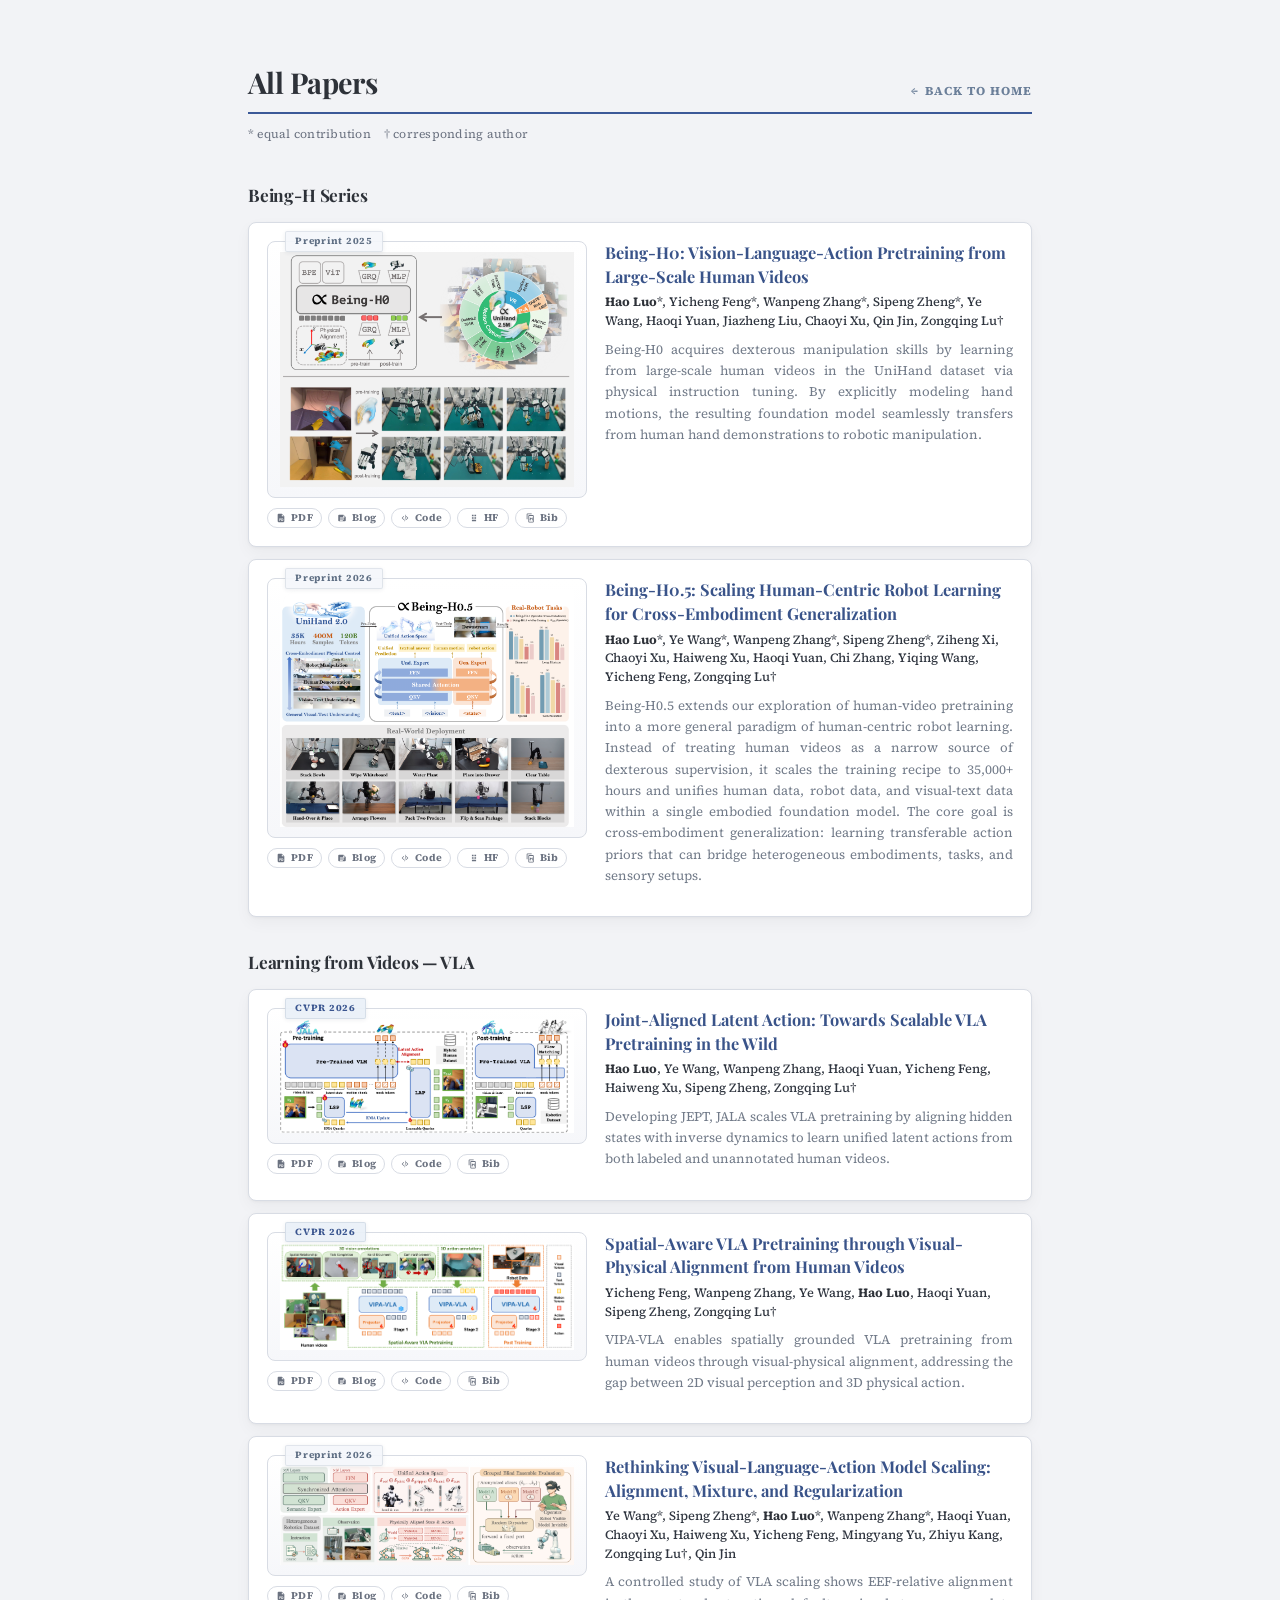
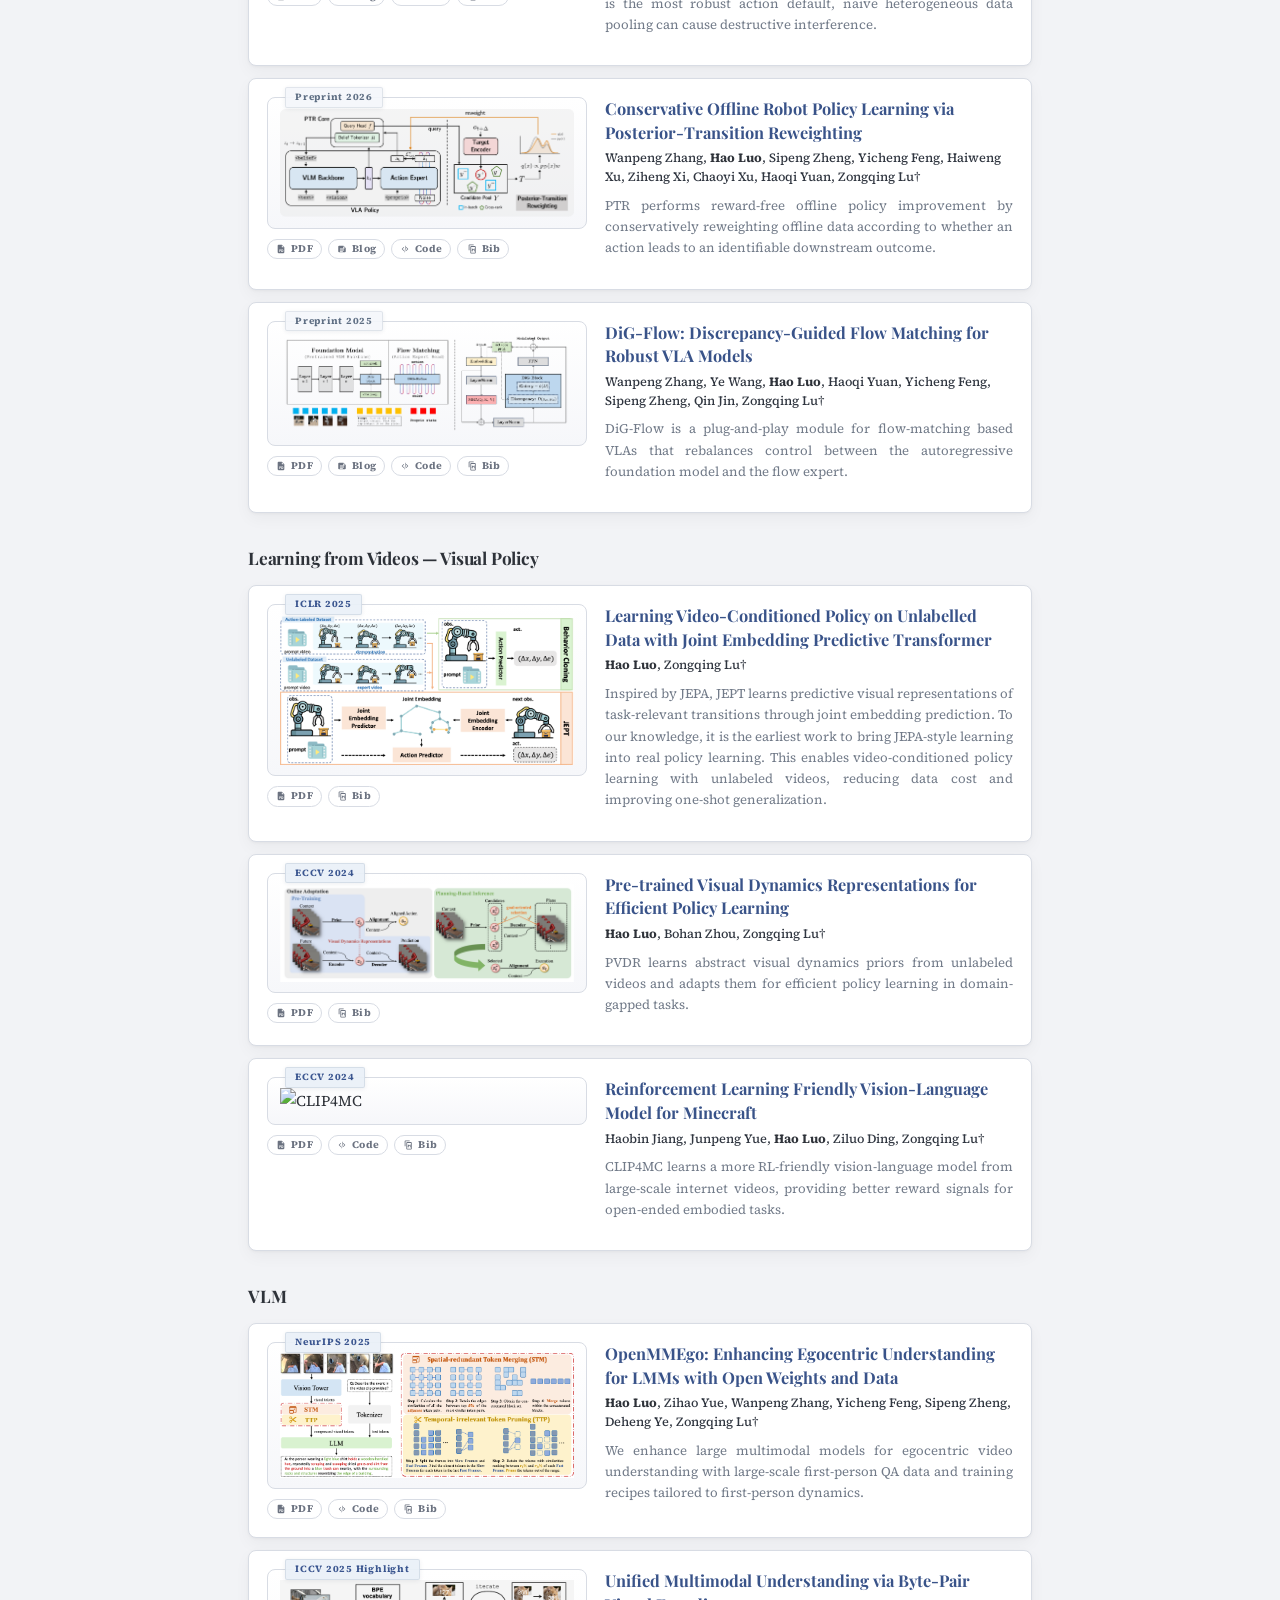
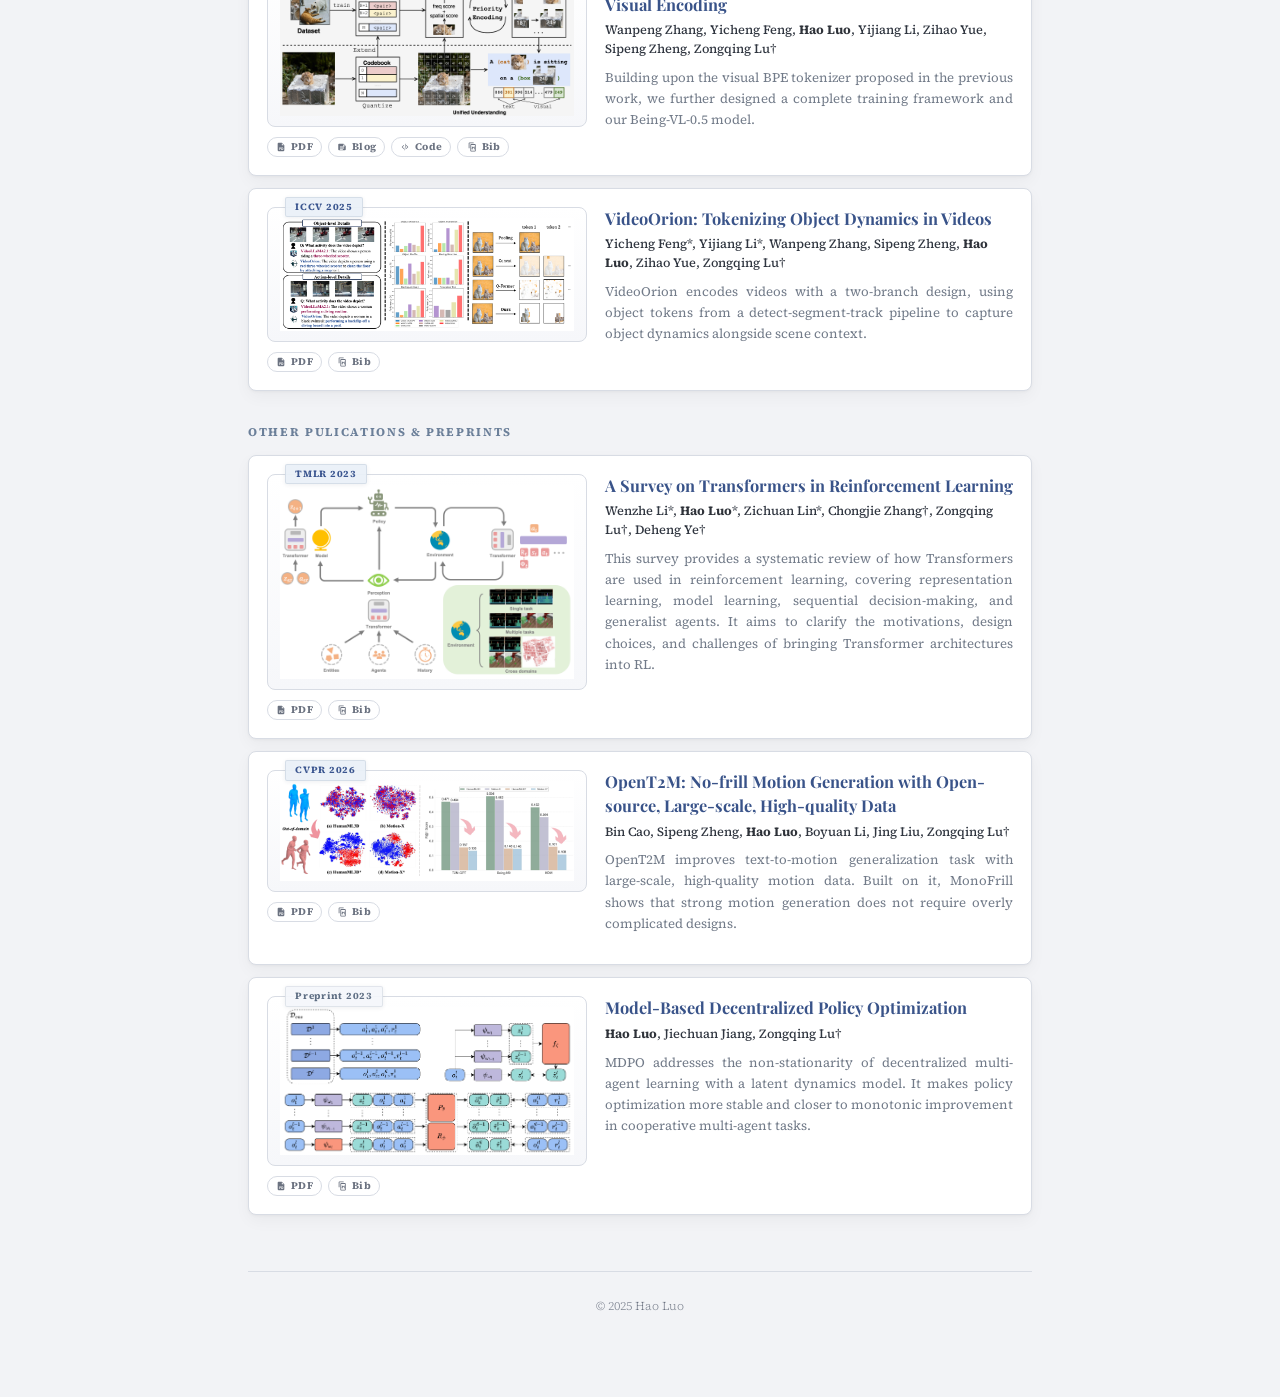
==== all-works.html @ fff03249 "Initial GitHub Pages site" ====
<!DOCTYPE html>
<html lang="en">
<head>
  <meta charset="UTF-8">
  <meta name="viewport" content="width=device-width, initial-scale=1.0">
  <title>All Papers | Hao Luo (罗昊)</title>
  <meta name="description" content="Complete publication list for Hao Luo.">
  <link rel="icon" href="assets/favicon.svg" type="image/svg+xml">
  <link rel="preconnect" href="https://fonts.googleapis.com">
  <link rel="preconnect" href="https://fonts.gstatic.com" crossorigin>
  <link href="https://fonts.googleapis.com/css2?family=IBM+Plex+Sans:wght@500;600;700&family=LXGW+WenKai+TC:wght@400;700&family=Playfair+Display:ital,wght@0,400;0,600;0,700;1,400&family=Source+Serif+4:opsz,wght@8..60,400;8..60,500;8..60,600;8..60,700&display=swap" rel="stylesheet">
  <link rel="stylesheet" href="assets/style.css">
  <script src="assets/bibtex-manifest.js" defer></script>
  <script src="assets/site.js" defer></script>
</head>
<body>
<div class="container">

  <header class="page-head">
    <div class="page-head-top">
      <h1 class="page-title">All Papers</h1>
      <a class="page-back" href="index.html">Back to Home</a>
    </div>
    <p class="page-intro">* equal contribution &nbsp;&nbsp; &dagger; corresponding author</p>
  </header>

  <section id="all-works">
    <div class="works-theme">
      <p class="works-theme-label">Being-H Series</p>
      <div class="paper-stack">
        <article class="paper-card">
          <div class="paper-card-media">
              <span class="pub-venue">Preprint 2025</span>
            <img class="paper-card-thumb" src="assets/figs/Being-H0.png" alt="Being-H0">
            <div class="paper-resource-row">
              <a class="paper-resource" href="https://arxiv.org/pdf/2507.15597" target="_blank" rel="noreferrer">PDF</a>
              <a class="paper-resource" href="https://research.beingbeyond.com/being-h0" target="_blank" rel="noreferrer">Blog</a>
              <a class="paper-resource" href="https://github.com/BeingBeyond/Being-H0" target="_blank" rel="noreferrer">Code</a>
              <a class="paper-resource" href="https://huggingface.co/collections/BeingBeyond/being-h0" target="_blank" rel="noreferrer">HF</a>
              <button class="paper-resource paper-resource--copy" type="button" data-bibtex-file="assets/bibtex/being-h0.bib">Bib</button>
            </div>
          </div>
          <div class="paper-card-body">
            <p class="work-title">Being-H0: Vision-Language-Action Pretraining from Large-Scale Human Videos</p>
            <p class="work-authors"><strong class="me">Hao Luo</strong>*, Yicheng Feng*, Wanpeng Zhang*, Sipeng Zheng*, Ye Wang, Haoqi Yuan, Jiazheng Liu, Chaoyi Xu, Qin Jin, Zongqing Lu&dagger;</p>
            <div class="work-desc">
              Being-H0 acquires dexterous manipulation skills by learning from large-scale human videos in the UniHand dataset via physical instruction tuning. By explicitly modeling hand motions, the resulting foundation model seamlessly transfers from human hand demonstrations to robotic manipulation.
            </div>
          </div>
        </article>
        <article class="paper-card">
          <div class="paper-card-media">
              <span class="pub-venue">Preprint 2026</span>
            <img class="paper-card-thumb" src="assets/figs/Being-H0_5.png" alt="Being-H0.5">
            <div class="paper-resource-row">
              <a class="paper-resource" href="https://arxiv.org/pdf/2601.12993" target="_blank" rel="noreferrer">PDF</a>
              <a class="paper-resource" href="https://research.beingbeyond.com/being-h05" target="_blank" rel="noreferrer">Blog</a>
              <a class="paper-resource" href="https://github.com/BeingBeyond/Being-H" target="_blank" rel="noreferrer">Code</a>
              <a class="paper-resource" href="https://huggingface.co/collections/BeingBeyond/being-h05" target="_blank" rel="noreferrer">HF</a>
              <button class="paper-resource paper-resource--copy" type="button" data-bibtex-file="assets/bibtex/being-h0-5.bib">Bib</button>
            </div>
          </div>
          <div class="paper-card-body">
            <p class="work-title">Being-H0.5: Scaling Human-Centric Robot Learning for Cross-Embodiment Generalization</p>
            <p class="work-authors"><strong class="me">Hao Luo</strong>*, Ye Wang*, Wanpeng Zhang*, Sipeng Zheng*, Ziheng Xi, Chaoyi Xu, Haiweng Xu, Haoqi Yuan, Chi Zhang, Yiqing Wang, Yicheng Feng, Zongqing Lu&dagger;</p>
            <div class="work-desc">
              Being-H0.5 extends our exploration of human-video pretraining into a more general paradigm of human-centric robot learning. Instead of treating human videos as a narrow source of dexterous supervision, it scales the training recipe to 35,000+ hours and unifies human data, robot data, and visual-text data within a single embodied foundation model. The core goal is cross-embodiment generalization: learning transferable action priors that can bridge heterogeneous embodiments, tasks, and sensory setups.
            </div>
          </div>
        </article>
      </div>
    </div>

    <div class="works-theme">
      <p class="works-theme-label">Learning from Videos &mdash; VLA</p>
      <div class="paper-stack">
          <article class="paper-card">
            <div class="paper-card-media">
              <span class="pub-venue highlight">CVPR 2026</span>
              <img class="paper-card-thumb" src="assets/figs/JALA.png" alt="JALA">
              <div class="paper-resource-row">
                <a class="paper-resource" href="https://arxiv.org/pdf/2602.21736" target="_blank" rel="noreferrer">PDF</a>
                <a class="paper-resource" href="https://research.beingbeyond.com/jala" target="_blank" rel="noreferrer">Blog</a>
                <a class="paper-resource" href="https://github.com/BeingBeyond/JALA" target="_blank" rel="noreferrer">Code</a>
                <button class="paper-resource paper-resource--copy" type="button" data-bibtex-file="assets/bibtex/jala.bib">Bib</button>
              </div>
            </div>
            <div class="paper-card-body">
              <p class="work-title">Joint-Aligned Latent Action: Towards Scalable VLA Pretraining in the Wild</p>
              <p class="work-authors"><strong class="me">Hao Luo</strong>, Ye Wang, Wanpeng Zhang, Haoqi Yuan, Yicheng Feng, Haiweng Xu, Sipeng Zheng, Zongqing Lu&dagger;</p>
              <div class="work-desc">
                Developing JEPT, JALA scales VLA pretraining by aligning hidden states with inverse dynamics to learn unified latent actions from both labeled and unannotated human videos.
              </div>
            </div>
          </article>
          <article class="paper-card">
            <div class="paper-card-media">
              <span class="pub-venue highlight">CVPR 2026</span>
              <img class="paper-card-thumb" src="assets/figs/VIPA.png" alt="Spatial-Aware VLA">
              <div class="paper-resource-row">
                <a class="paper-resource" href="https://arxiv.org/pdf/2512.13080" target="_blank" rel="noreferrer">PDF</a>
                <a class="paper-resource" href="https://beingbeyond.github.io/VIPA-VLA/" target="_blank" rel="noreferrer">Blog</a>
                <a class="paper-resource" href="https://github.com/BeingBeyond/VIPA-VLA" target="_blank" rel="noreferrer">Code</a>
                <button class="paper-resource paper-resource--copy" type="button" data-bibtex-file="assets/bibtex/spatial-aware-vla.bib">Bib</button>
              </div>
            </div>
            <div class="paper-card-body">
              <p class="work-title">Spatial-Aware VLA Pretraining through Visual-Physical Alignment from Human Videos</p>
              <p class="work-authors">Yicheng Feng, Wanpeng Zhang, Ye Wang, <strong class="me">Hao Luo</strong>, Haoqi Yuan, Sipeng Zheng, Zongqing Lu&dagger;</p>
              <div class="work-desc">
                VIPA-VLA enables spatially grounded VLA pretraining from human videos through visual-physical alignment, addressing the gap between 2D visual perception and 3D physical action.
              </div>
            </div>
          </article>
          <article class="paper-card">
            <div class="paper-card-media">
              <span class="pub-venue">Preprint 2026</span>
              <img class="paper-card-thumb" src="assets/figs/rethink.png" alt="Rethinking">
              <div class="paper-resource-row">
                <a class="paper-resource" href="https://arxiv.org/pdf/2602.09722" target="_blank" rel="noreferrer">PDF</a>
                <a class="paper-resource" href="https://research.beingbeyond.com/rethink_vla" target="_blank" rel="noreferrer">Blog</a>
                <a class="paper-resource" href="https://github.com/BeingBeyond/Rethink_VLA" target="_blank" rel="noreferrer">Code</a>
                <button class="paper-resource paper-resource--copy" type="button" data-bibtex-file="assets/bibtex/rethinking-vla-scaling.bib">Bib</button>
              </div>
            </div>
            <div class="paper-card-body">
              <p class="work-title">Rethinking Visual-Language-Action Model Scaling: Alignment, Mixture, and Regularization</p>
              <p class="work-authors">Ye Wang*, Sipeng Zheng*, <strong class="me">Hao Luo</strong>*, Wanpeng Zhang*, Haoqi Yuan, Chaoyi Xu, Haiweng Xu, Yicheng Feng, Mingyang Yu, Zhiyu Kang, Zongqing Lu&dagger;, Qin Jin</p>
              <div class="work-desc">
                A controlled study of VLA scaling shows EEF-relative alignment is the most robust action default, naive heterogeneous data pooling can cause destructive interference.
              </div>
            </div>
          </article>
                  <article class="paper-card">
          <div class="paper-card-media">
              <span class="pub-venue">Preprint 2026</span>
            <img class="paper-card-thumb" src="assets/figs/PTR.png" alt="PTR">
            <div class="paper-resource-row">
              <a class="paper-resource" href="https://arxiv.org/pdf/2603.16542" target="_blank" rel="noreferrer">PDF</a>
              <a class="paper-resource" href="https://research.beingbeyond.com/ptr" target="_blank" rel="noreferrer">Blog</a>
              <a class="paper-resource" href="https://github.com/BeingBeyond/PTR" target="_blank" rel="noreferrer">Code</a>
              <button class="paper-resource paper-resource--copy" type="button" data-bibtex-file="assets/bibtex/ptr.bib">Bib</button>
            </div>
          </div>
          <div class="paper-card-body">
            <p class="work-title">Conservative Offline Robot Policy Learning via Posterior-Transition Reweighting</p>
            <p class="work-authors">Wanpeng Zhang, <strong class="me">Hao Luo</strong>, Sipeng Zheng, Yicheng Feng, Haiweng Xu, Ziheng Xi, Chaoyi Xu, Haoqi Yuan, Zongqing Lu&dagger;</p>
            <div class="work-desc">
              PTR performs reward-free offline policy improvement by conservatively reweighting offline data according to whether an action leads to an identifiable downstream outcome.
            </div>
          </div>
        </article>
          <article class="paper-card">
            <div class="paper-card-media">
              <span class="pub-venue">Preprint 2025</span>
              <img class="paper-card-thumb" src="assets/figs/DIG-FLOW.png" alt="DiG-Flow">
              <div class="paper-resource-row">
                <a class="paper-resource" href="https://arxiv.org/pdf/2512.01715" target="_blank" rel="noreferrer">PDF</a>
                <a class="paper-resource" href="https://research.beingbeyond.com/dig-flow" target="_blank" rel="noreferrer">Blog</a>
                <a class="paper-resource" href="https://github.com/BeingBeyond/DiG-Flow" target="_blank" rel="noreferrer">Code</a>
                <button class="paper-resource paper-resource--copy" type="button" data-bibtex-file="assets/bibtex/dig-flow.bib">Bib</button>
              </div>
            </div>
            <div class="paper-card-body">
              <p class="work-title">DiG-Flow: Discrepancy-Guided Flow Matching for Robust VLA Models</p>
              <p class="work-authors">Wanpeng Zhang, Ye Wang, <strong class="me">Hao Luo</strong>, Haoqi Yuan, Yicheng Feng, Sipeng Zheng, Qin Jin, Zongqing Lu&dagger;</p>
              <div class="work-desc">
                DiG-Flow is a plug-and-play module for flow-matching based VLAs that rebalances control between the autoregressive foundation model and the flow expert.
              </div>
            </div>
          </article>
          
      </div>
    </div>

    <div class="works-theme">
      <p class="works-theme-label">Learning from Videos &mdash; Visual Policy</p>
      <div class="paper-stack">
          <article class="paper-card">
            <div class="paper-card-media">
              <span class="pub-venue highlight">ICLR 2025</span>
              <img class="paper-card-thumb" src="assets/figs/JEPT.png" alt="JEPT">
              <div class="paper-resource-row">
                <a class="paper-resource" href="https://openreview.net/pdf?id=t4uX2h0tPU" target="_blank" rel="noreferrer">PDF</a>
                <button class="paper-resource paper-resource--copy" type="button" data-bibtex-file="assets/bibtex/jept.bib">Bib</button>
              </div>
            </div>
            <div class="paper-card-body">
              <p class="work-title">Learning Video-Conditioned Policy on Unlabelled Data with Joint Embedding Predictive Transformer</p>
              <p class="work-authors"><strong class="me">Hao Luo</strong>, Zongqing Lu&dagger;</p>
              <div class="work-desc">
                Inspired by JEPA, JEPT learns predictive visual representations of task-relevant transitions through joint embedding prediction. To our knowledge, it is the earliest work to bring JEPA-style learning into real policy learning. This enables video-conditioned policy learning with unlabeled videos, reducing data cost and improving one-shot generalization.
              </div>
            </div>
          </article>
          <article class="paper-card">
            <div class="paper-card-media">
              <span class="pub-venue highlight">ECCV 2024</span>
              <img class="paper-card-thumb" src="assets/figs/PVDR.png" alt="PVDR">
              <div class="paper-resource-row">
                <a class="paper-resource" href="https://arxiv.org/pdf/2411.03169" target="_blank" rel="noreferrer">PDF</a>
                <button class="paper-resource paper-resource--copy" type="button" data-bibtex-file="assets/bibtex/pvdr.bib">Bib</button>
              </div>
            </div>
            <div class="paper-card-body">
              <p class="work-title">Pre-trained Visual Dynamics Representations for Efficient Policy Learning</p>
              <p class="work-authors"><strong class="me">Hao Luo</strong>, Bohan Zhou, Zongqing Lu&dagger;</p>
              <div class="work-desc">
                PVDR learns abstract visual dynamics priors from unlabeled videos and adapts them for efficient policy learning in domain-gapped tasks.
              </div>
            </div>
          </article>
          <article class="paper-card">
            <div class="paper-card-media">
              <span class="pub-venue highlight">ECCV 2024</span>
              <img class="paper-card-thumb" src="assets/figs/CLIP4MC.png" alt="CLIP4MC">
              <div class="paper-resource-row">
                <a class="paper-resource" href="https://arxiv.org/pdf/2303.10571" target="_blank" rel="noreferrer">PDF</a>
                <a class="paper-resource" href="https://github.com/PKU-RL/CLIP4MC" target="_blank" rel="noreferrer">Code</a>
                <button class="paper-resource paper-resource--copy" type="button" data-bibtex-file="assets/bibtex/rlvlm-minecraft.bib">Bib</button>
              </div>
            </div>
            <div class="paper-card-body">
              <p class="work-title">Reinforcement Learning Friendly Vision-Language Model for Minecraft</p>
              <p class="work-authors">Haobin Jiang, Junpeng Yue, <strong class="me">Hao Luo</strong>, Ziluo Ding, Zongqing Lu&dagger;</p>
              <div class="work-desc">
                CLIP4MC learns a more RL-friendly vision-language model from large-scale internet videos, providing better reward signals for open-ended embodied tasks.
              </div>
            </div>
          </article>
      </div>
    </div>

    <div class="works-theme">
      <p class="works-theme-label">VLM</p>
      <div class="paper-stack">
        <article class="paper-card">
          <div class="paper-card-media">
              <span class="pub-venue highlight">NeurIPS 2025</span>
            <img class="paper-card-thumb" src="assets/figs/MMEgo.png" alt="OpenMMEgo">
            <div class="paper-resource-row">
              <a class="paper-resource" href="https://openreview.net/pdf/eec59f3e818da381fbb593337a54e34c52082772.pdf" target="_blank" rel="noreferrer">PDF</a>
              <a class="paper-resource" href="https://github.com/BeingBeyond/OpenMMEgo" target="_blank" rel="noreferrer">Code</a>
              <button class="paper-resource paper-resource--copy" type="button" data-bibtex-file="assets/bibtex/openmmego.bib">Bib</button>
            </div>
          </div>
          <div class="paper-card-body">
            <p class="work-title">OpenMMEgo: Enhancing Egocentric Understanding for LMMs with Open Weights and Data</p>
            <p class="work-authors"><strong class="me">Hao Luo</strong>, Zihao Yue, Wanpeng Zhang, Yicheng Feng, Sipeng Zheng, Deheng Ye, Zongqing Lu&dagger;</p>
            <div class="work-desc">
              We enhance large multimodal models for egocentric video understanding with large-scale first-person QA data and training recipes tailored to first-person dynamics.
            </div>
          </div>
        </article>
        <article class="paper-card">
          <div class="paper-card-media">
              <span class="pub-venue highlight">ICCV 2025 Highlight</span>
            <img class="paper-card-thumb" src="assets/figs/Being-VL0_5.png" alt="Being-VL0.5">
            <div class="paper-resource-row">
              <a class="paper-resource" href="https://openaccess.thecvf.com/content/ICCV2025/papers/Zhang_Unified_Multimodal_Understanding_via_Byte-Pair_Visual_Encoding_ICCV_2025_paper.pdf" target="_blank" rel="noreferrer">PDF</a>
              <a class="paper-resource" href="https://beingbeyond.github.io/Being-VL-0.5/" target="_blank" rel="noreferrer">Blog</a>
              <a class="paper-resource" href="https://github.com/beingbeyond/Being-VL-0.5" target="_blank" rel="noreferrer">Code</a>
              <button class="paper-resource paper-resource--copy" type="button" data-bibtex-file="assets/bibtex/byte-pair-visual-encoding.bib">Bib</button>
            </div>
          </div>
          <div class="paper-card-body">
            <p class="work-title">Unified Multimodal Understanding via Byte-Pair Visual Encoding</p>
            <p class="work-authors">Wanpeng Zhang, Yicheng Feng, <strong class="me">Hao Luo</strong>, Yijiang Li, Zihao Yue, Sipeng Zheng, Zongqing Lu&dagger;</p>
            <div class="work-desc">
              Building upon the visual BPE tokenizer proposed in the previous work, we further designed a complete training framework and our Being-VL-0.5 model.
            </div>
          </div>
        </article>
        <article class="paper-card">
          <div class="paper-card-media">
              <span class="pub-venue highlight">ICCV 2025</span>
            <img class="paper-card-thumb" src="assets/figs/VideoOrion.png" alt="VideoOrion">
            <div class="paper-resource-row">
              <a class="paper-resource" href="https://openaccess.thecvf.com/content/ICCV2025/papers/Feng_VideoOrion_Tokenizing_Object_Dynamics_in_Videos_ICCV_2025_paper.pdf" target="_blank" rel="noreferrer">PDF</a>
              <button class="paper-resource paper-resource--copy" type="button" data-bibtex-file="assets/bibtex/videoorion.bib">Bib</button>
            </div>
          </div>
          <div class="paper-card-body">
            <p class="work-title">VideoOrion: Tokenizing Object Dynamics in Videos</p>
            <p class="work-authors">Yicheng Feng*, Yijiang Li*, Wanpeng Zhang, Sipeng Zheng, <strong class="me">Hao Luo</strong>, Zihao Yue, Zongqing Lu&dagger;</p>
            <div class="work-desc">
              VideoOrion encodes videos with a two-branch design, using object tokens from a detect-segment-track pipeline to capture object dynamics alongside scene context.
            </div>
          </div>
        </article>
      </div>
    </div>

    <div class="works-theme works-theme--minor">
      <p class="works-theme-label">Other Pulications & Preprints</p>
      <div class="paper-stack">
        <article class="paper-card">
          <div class="paper-card-media">
              <span class="pub-venue highlight">TMLR 2023</span>
            <img class="paper-card-thumb" src="assets/figs/TRL.png" alt="Transformers in Reinforcement Learning">
            <div class="paper-resource-row">
              <a class="paper-resource" href="https://arxiv.org/pdf/2301.03044" target="_blank" rel="noreferrer">PDF</a>
              <button class="paper-resource paper-resource--copy" type="button" data-bibtex-file="assets/bibtex/survey-transformers-rl.bib">Bib</button>
            </div>
          </div>
          <div class="paper-card-body">
            <p class="work-title">A Survey on Transformers in Reinforcement Learning</p>
            <p class="work-authors">Wenzhe Li*, <strong class="me">Hao Luo</strong>*, Zichuan Lin*, Chongjie Zhang&dagger;, Zongqing Lu&dagger;, Deheng Ye&dagger;</p>
            <div class="work-desc">
              This survey provides a systematic review of how Transformers are used in reinforcement learning, covering representation learning, model learning, sequential decision-making, and generalist agents.
              It aims to clarify the motivations, design choices, and challenges of bringing Transformer architectures into RL.
            </div>
          </div>
        </article>
        <article class="paper-card">
          <div class="paper-card-media">
              <span class="pub-venue highlight">CVPR 2026</span>
            <img class="paper-card-thumb" src="assets/figs/OpenT2M.png" alt="OpenT2M">
            <div class="paper-resource-row">
              <a class="paper-resource" href="https://arxiv.org/pdf/2603.18623" target="_blank" rel="noreferrer">PDF</a>
              <button class="paper-resource paper-resource--copy" type="button" data-bibtex-file="assets/bibtex/opent2m.bib">Bib</button>
            </div>
          </div>
          <div class="paper-card-body">
            <p class="work-title">OpenT2M: No-frill Motion Generation with Open-source, Large-scale, High-quality Data</p>
            <p class="work-authors">Bin Cao, Sipeng Zheng, <strong class="me">Hao Luo</strong>, Boyuan Li, Jing Liu, Zongqing Lu&dagger;</p>
            <div class="work-desc">
              OpenT2M improves text-to-motion generalization task with large-scale, high-quality motion data.
              Built on it, MonoFrill shows that strong motion generation does not require overly complicated designs.
            </div>
          </div>
        </article>
        <article class="paper-card">
          <div class="paper-card-media">
              <span class="pub-venue">Preprint 2023</span>
            <img class="paper-card-thumb" src="assets/figs/MDPO.png" alt="MDPO">
            <div class="paper-resource-row">
              <a class="paper-resource" href="https://arxiv.org/pdf/2302.08139" target="_blank" rel="noreferrer">PDF</a>
              <button class="paper-resource paper-resource--copy" type="button" data-bibtex-file="assets/bibtex/mbdpo.bib">Bib</button>
            </div>
          </div>
          <div class="paper-card-body">
            <p class="work-title">Model-Based Decentralized Policy Optimization</p>
            <p class="work-authors"><strong class="me">Hao Luo</strong>, Jiechuan Jiang, Zongqing Lu&dagger;</p>
            <div class="work-desc">
              MDPO addresses the non-stationarity of decentralized multi-agent learning with a latent dynamics model.
              It makes policy optimization more stable and closer to monotonic improvement in cooperative multi-agent tasks.
            </div>
          </div>
        </article>
      </div>
    </div>
  </section>

  <footer class="footer">&copy; 2025 Hao Luo</footer>

</div>
</body>
</html>
---- assets/style.css ----
/* ===== Reset & Variables ===== */
*, *::before, *::after { margin: 0; padding: 0; box-sizing: border-box; }

:root {
  --bg: #f2f3f6;
  --surface: #e8eaef;
  --text: #2e3239;
  --text-secondary: #6b7280;
  --accent: #3b5998;
  --accent-light: #4a6baf;
  --accent-muted: #6b7f99;
  --highlight: #a3b0c0;
  --border: #d8dce4;
  --card-bg: #ffffff;
  --card-shadow: 0 1px 3px rgba(0,0,0,.04), 0 6px 16px rgba(0,0,0,.04);
  --card-shadow-hover: 0 4px 12px rgba(0,0,0,.07), 0 12px 28px rgba(0,0,0,.06);
  --venue-bg: #e8ebf0;
  --venue-text: #4a5568;
  --max-w: 840px;
  --radius: 8px;
}

html { scroll-behavior: smooth; }

body {
  font-family: 'Source Serif 4', Georgia, serif;
  color: var(--text);
  background: var(--bg);
  line-height: 1.7;
  font-size: 15px;
  -webkit-font-smoothing: antialiased;
}

a { color: var(--accent); text-decoration: none; transition: color .2s; }
a:hover { color: var(--accent-light); }

h1, h2, h3 { font-family: 'Playfair Display', Georgia, serif; font-weight: 700; line-height: 1.3; }

::selection { background: var(--accent); color: #fff; }

/* ===== Layout ===== */
.container {
  max-width: var(--max-w);
  margin: 0 auto;
  padding: 64px 28px 80px;
}

/* ===== Header / Profile ===== */
.profile {
  display: grid;
  gap: 16px;
  align-items: start;
  margin-bottom: 52px;
}

.profile-top {
  display: grid;
  grid-template-columns: minmax(0, 1fr) clamp(156px, 19vw, 184px);
  column-gap: 36px;
  align-items: stretch;
}

.profile-photo-frame {
  position: relative;
  width: 100%;
  min-height: 0;
  justify-self: end;
  align-self: stretch;
  border-radius: var(--radius);
  overflow: hidden;
  box-shadow: var(--card-shadow);
  background: color-mix(in srgb, var(--surface) 85%, white);
}

.profile-photo {
  position: absolute;
  inset: 0;
  width: 100%;
  height: 100%;
  object-fit: cover;
  display: block;
}

.profile-info {
  min-width: 0;
  display: grid;
  align-content: start;
}

.profile-info h1 {
  font-size: 2rem;
  color: var(--text);
  margin-bottom: 2px;
  letter-spacing: -.02em;
}

.profile-info .name-zh {
  font-family: 'LXGW WenKai TC', serif;
  font-size: .96em;
  font-weight: 400;
  color: var(--accent-muted);
  letter-spacing: 0;
  vertical-align: .02em;
}

.profile-info .name-divider {
  color: var(--text-secondary);
  margin: 0 .14em 0 .08em;
  font-weight: 400;
}

.profile-rule {
  width: min(100%, 560px);
  height: 1px;
  margin: 12px 0 14px;
  background: linear-gradient(90deg, rgba(59, 89, 152, .45), rgba(107, 127, 153, .12));
}

.profile-bio {
  font-size: .9rem;
  line-height: 1.7;
  color: var(--text);
  margin: 0;
  max-width: 68ch;
}

.profile-bio strong { color: var(--accent); font-weight: 600; }

.profile-bio--lead {
  max-width: none;
}

.profile-bio--vision {
  color: color-mix(in srgb, var(--text) 90%, var(--text-secondary));
  max-width: none;
  width: 100%;
}

.profile-bio--secondary {
  color: var(--text-secondary);
  font-size: .85rem;
  max-width: none;
  width: 100%;
  margin-top: -2px;
  line-height: 1.68;
}

.profile-bio--secondary em {
  font-style: italic;
}

.profile-links {
  display: flex;
  flex-wrap: wrap;
  gap: 8px;
  margin-top: 2px;
}

.profile-links a,
.profile-link-placeholder {
  display: inline-flex;
  align-items: center;
  gap: 6px;
  padding: 6px 14px;
  background: var(--card-bg);
  border: 1px solid var(--border);
  border-radius: 6px;
  font-size: .78rem;
  font-weight: 600;
  color: var(--text);
  box-shadow: 0 1px 2px rgba(0,0,0,.04);
  transition: all .2s;
}

.profile-links a:hover {
  border-color: var(--accent);
  color: var(--accent);
  box-shadow: 0 2px 8px rgba(59,89,152,.12);
}

.profile-links a svg,
.profile-link-placeholder svg {
  width: 14px; height: 14px;
  fill: currentColor; opacity: .6;
}

.profile-link-placeholder {
  color: var(--text-secondary);
  background: color-mix(in srgb, var(--card-bg) 92%, var(--surface));
  cursor: default;
  opacity: .72;
}

@media (min-width: 701px) {
  .profile-bio,
  .work-desc,
  .exp-desc,
  .closing-body:not(.closing-body--wide) {
    text-align: justify;
    text-align-last: left;
    text-justify: inter-word;
    hyphens: auto;
  }
}

/* ===== Section Titles ===== */
section { margin-bottom: 52px; }

.section-title {
  font-size: 1.3rem;
  color: var(--text);
  margin-bottom: 24px;
  padding-bottom: 10px;
  border-bottom: 2px solid var(--accent);
  letter-spacing: .01em;
}

.section-head {
  display: flex;
  align-items: flex-end;
  justify-content: space-between;
  gap: 18px;
  margin-bottom: 24px;
  padding-bottom: 10px;
  border-bottom: 2px solid var(--accent);
}

.section-head .section-title {
  flex: 1;
  margin-bottom: 0;
  padding-bottom: 0;
  border-bottom: 0;
}

.section-link,
.page-back {
  display: inline-flex;
  align-items: center;
  gap: 6px;
  white-space: nowrap;
  font-size: .76rem;
  font-weight: 700;
  letter-spacing: .08em;
  text-transform: uppercase;
  color: var(--accent-muted);
}

.section-link::after {
  content: "↗";
  font-size: .8em;
}

.page-back::before {
  content: "←";
  font-size: .8em;
}

/* ===== Being-H Hero Banner ===== */
.hero-banner {
  background: linear-gradient(135deg, #5b7ea8 0%, #7494ba 60%, #88a5c8 100%);
  color: #fff;
  border-radius: 12px;
  padding: 16px 30px 24px;
  margin-bottom: 56px;
  box-shadow: 0 4px 20px rgba(59,89,152,.15);
}

.hero-label {
  display: inline-block;
  font-family: 'Source Serif 4', Georgia, serif;
  font-size: .78rem;
  font-style: italic;
  font-weight: 500;
  letter-spacing: .015em;
  color: #cfd9e4;
  margin-bottom: 7px;
}

.hero-label-link {
  color: inherit;
  text-decoration: none;
}

.hero-label-link:hover {
  text-decoration: underline;
  text-underline-offset: .14em;
}

.hero-title {
  font-family: 'Playfair Display', Georgia, serif;
  font-size: 1.34rem;
  font-weight: 700;
  line-height: 1.12;
  max-width: none;
  white-space: nowrap;
  margin-bottom: 10px;
  color: #f4f7fb;
}

.hero-summary-block {
  margin-bottom: 14px;
}

.hero-summary {
  max-width: none;
  margin: 0;
  font-size: .91rem;
  line-height: 1.6;
  color: #d1dbe6;
  text-align: justify;
  text-align-last: left;
  text-justify: inter-word;
  hyphens: auto;
  text-wrap: pretty;
}

.hero-summary-list {
  margin: 8px 0 0;
  padding: 0 0 0 16px;
  list-style: none;
  display: grid;
  gap: 6px;
}

.hero-summary-item {
  position: relative;
  margin: 0;
  font-size: .89rem;
  line-height: 1.58;
  color: #c7d2de;
  text-align: justify;
  text-align-last: left;
  text-justify: inter-word;
  hyphens: auto;
  text-wrap: pretty;
}

.hero-summary-item::before {
  content: "•";
  position: absolute;
  left: -14px;
  top: 0;
  color: #afbcc9;
}

.hero-summary strong {
  color: #e6edf4;
  font-weight: 650;
}

.hero-papers {
  display: flex;
  gap: 10px;
}

.hero-paper {
  display: flex;
  flex-direction: column;
  background: rgba(255,255,255,.12);
  border: 1px solid rgba(255,255,255,.2);
  border-radius: 10px;
  text-decoration: none;
  color: #fff;
  flex: 1;
  overflow: hidden;
  transition: background .25s, transform .25s;
}

.hero-paper:hover {
  background: rgba(255,255,255,.22);
  color: #fff;
  transform: translateY(-2px);
}

.hero-paper-img {
  width: 100%;
  height: auto;
  display: block;
  background: rgba(255,255,255,.08);
}

.hero-paper-body {
  display: flex;
  flex-direction: column;
  gap: 4px;
  padding: 7px 11px 12px;
}

.hero-paper-name {
  font-family: 'Playfair Display', Georgia, serif;
  font-size: .84rem;
  font-weight: 700;
  line-height: 1.22;
  letter-spacing: -.01em;
  text-wrap: pretty;
}

.hero-paper-line {
  display: flex;
  align-items: baseline;
  justify-content: space-between;
  gap: 12px;
}

.hero-paper-authors {
  font-size: .72rem;
  line-height: 1.3;
  color: rgba(255,255,255,.86);
  white-space: nowrap;
}

.hero-paper-meta {
  font-size: .66rem;
  font-weight: 600;
  letter-spacing: .03em;
  text-transform: uppercase;
  opacity: .74;
  white-space: nowrap;
  text-align: right;
}

/* ===== Selected Works ===== */
.works-theme + .works-theme {
  margin-top: 34px;
}

.works-theme--minor {
  margin-top: 30px;
}

.works-theme--minor > .works-theme-label {
  font-family: 'Source Serif 4', Georgia, serif;
  font-size: .74rem;
  font-weight: 700;
  line-height: 1.3;
  letter-spacing: .14em;
  text-transform: uppercase;
  color: var(--accent-muted);
  margin-bottom: 12px;
}

.works-theme-label {
  font-family: 'Playfair Display', Georgia, serif;
  font-size: 1.08rem;
  font-weight: 700;
  line-height: 1.28;
  letter-spacing: -.01em;
  color: var(--text);
  margin-bottom: 16px;
}

.works-subgroup + .works-subgroup {
  margin-top: 24px;
}

.works-subgroup-title {
  font-family: 'Source Serif 4', Georgia, serif;
  font-size: .74rem;
  font-weight: 700;
  line-height: 1.3;
  letter-spacing: .14em;
  text-transform: uppercase;
  color: var(--accent-muted);
  margin-bottom: 10px;
}

.works-stack {
  display: grid;
  gap: 20px;
}

.works-stack .work-card {
  margin-bottom: 0;
}

.works-subgroup .pub-grid,
.works-theme > .pub-grid {
  margin-top: 14px;
}

.works-subgroup .paper-stack,
.works-theme > .paper-stack {
  margin-top: 14px;
}

.work-card {
  display: grid;
  grid-template-columns: 320px minmax(0, 1fr);
  align-items: start;
  gap: 22px;
  background: var(--card-bg);
  border: 1px solid var(--border);
  border-radius: var(--radius);
  overflow: hidden;
  text-decoration: none;
  color: inherit;
  margin-bottom: 20px;
  padding: 18px 22px;
  box-shadow: var(--card-shadow);
  transition: border-color .25s, box-shadow .25s, transform .25s;
}

.work-card:hover {
  border-color: var(--accent-muted);
  box-shadow: var(--card-shadow-hover);
  transform: translateY(-2px);
  color: inherit;
}

.work-media {
  display: flex;
  align-items: center;
  justify-content: center;
  width: 320px;
  padding: 10px 12px;
  background: linear-gradient(180deg, #ffffff, #f6f7fa);
  border: 1px solid var(--border);
  border-radius: 8px;
  justify-self: start;
  align-self: start;
}

.work-banner {
  width: 100%;
  height: auto;
  min-height: 0;
  background: transparent;
  position: relative;
  display: block;
  border-radius: 0;
  box-shadow: none;
}

.work-banner--placeholder {
  display: flex;
  align-items: center;
  justify-content: center;
  min-height: 132px;
  width: 100%;
  color: var(--text-secondary);
  background:
    radial-gradient(circle at top left, rgba(107,127,153,.14), transparent 58%),
    transparent;
}

.work-banner--placeholder::after {
  content: attr(data-label);
  position: static;
  font-size: .78rem;
  font-weight: 700;
  letter-spacing: 1.2px;
  color: var(--text-secondary);
  opacity: .62;
}

.work-info {
  display: flex;
  flex-direction: column;
  justify-content: center;
  min-width: 0;
  padding: 0;
}

.work-title {
  font-family: 'Playfair Display', Georgia, serif;
  font-weight: 700;
  font-size: 1.02rem;
  color: color-mix(in srgb, var(--accent) 84%, var(--text) 16%);
  line-height: 1.45;
  margin-bottom: 5px;
  text-wrap: pretty;
}

.work-authors {
  font-family: 'Source Serif 4', Georgia, serif;
  font-size: .79rem;
  font-weight: 500;
  color: #303640;
  line-height: 1.48;
  letter-spacing: 0;
  margin-bottom: 8px;
  text-wrap: pretty;
}

.work-authors:empty {
  display: none;
}

.work-authors .me {
  font-weight: 700;
  color: var(--text);
}

.work-desc {
  font-size: .82rem;
  color: #727b89;
  line-height: 1.62;
  margin-bottom: 12px;
  max-width: none;
  text-wrap: pretty;
}

.work-desc--placeholder {
  display: grid;
  gap: 8px;
  margin-bottom: 14px;
}

.work-desc--placeholder span {
  display: block;
  height: 10px;
  border-radius: 999px;
  background: linear-gradient(90deg, rgba(107,114,128,.18), rgba(107,114,128,.08));
}

.work-desc--placeholder span:first-child {
  width: 92%;
}

.work-desc--placeholder span:last-child {
  width: 66%;
}

.work-info .pub-venue {
  align-self: flex-start;
}

.paper-stack {
  display: grid;
  gap: 12px;
}

.paper-resource-row {
  display: flex;
  flex-wrap: wrap;
  gap: 6px;
  width: 100%;
}

.paper-resource {
  display: inline-flex;
  align-items: center;
  justify-content: center;
  gap: 5px;
  min-width: 52px;
  padding: 4px 8px;
  border: 1px solid var(--border);
  border-radius: 999px;
  background: #fff;
  color: var(--text-secondary);
  font-size: .63rem;
  font-weight: 700;
  letter-spacing: .03em;
  line-height: 1;
  font-family: inherit;
  cursor: pointer;
  appearance: none;
  -webkit-appearance: none;
  transition: border-color .2s ease, color .2s ease, background .2s ease;
}

.paper-resource::before {
  content: "";
  width: 10px;
  height: 10px;
  flex: 0 0 10px;
  background-color: currentColor;
  mask-repeat: no-repeat;
  mask-position: center;
  mask-size: contain;
  -webkit-mask-repeat: no-repeat;
  -webkit-mask-position: center;
  -webkit-mask-size: contain;
}

.paper-resource[data-kind="pdf"]::before {
  mask-image: url("data:image/svg+xml,%3Csvg xmlns='http://www.w3.org/2000/svg' viewBox='0 0 24 24'%3E%3Cpath d='M14 2H6a2 2 0 0 0-2 2v16a2 2 0 0 0 2 2h12a2 2 0 0 0 2-2V8zm0 1.5L18.5 8H14zM8 13.25h2.35a1.9 1.9 0 0 1 0 3.8H9.2V19H8zm1.2 1v1.8h1.05a.9.9 0 0 0 0-1.8zm3.45-1h1.95a2.88 2.88 0 1 1 0 5.75h-1.95zm1.2 1v3.75h.63a1.88 1.88 0 1 0 0-3.75z'/%3E%3C/svg%3E");
  -webkit-mask-image: url("data:image/svg+xml,%3Csvg xmlns='http://www.w3.org/2000/svg' viewBox='0 0 24 24'%3E%3Cpath d='M14 2H6a2 2 0 0 0-2 2v16a2 2 0 0 0 2 2h12a2 2 0 0 0 2-2V8zm0 1.5L18.5 8H14zM8 13.25h2.35a1.9 1.9 0 0 1 0 3.8H9.2V19H8zm1.2 1v1.8h1.05a.9.9 0 0 0 0-1.8zm3.45-1h1.95a2.88 2.88 0 1 1 0 5.75h-1.95zm1.2 1v3.75h.63a1.88 1.88 0 1 0 0-3.75z'/%3E%3C/svg%3E");
}

.paper-resource[data-kind="blog"]::before {
  mask-image: url("data:image/svg+xml,%3Csvg xmlns='http://www.w3.org/2000/svg' viewBox='0 0 24 24'%3E%3Cpath d='M5 4a2 2 0 0 0-2 2v12a2 2 0 0 0 2 2h14a2 2 0 0 0 2-2V9.5L15.5 4zm10 1.5L19.5 10H15zM7 11h10v1.5H7zm0 3h10v1.5H7zm0 3h7v1.5H7z'/%3E%3C/svg%3E");
  -webkit-mask-image: url("data:image/svg+xml,%3Csvg xmlns='http://www.w3.org/2000/svg' viewBox='0 0 24 24'%3E%3Cpath d='M5 4a2 2 0 0 0-2 2v12a2 2 0 0 0 2 2h14a2 2 0 0 0 2-2V9.5L15.5 4zm10 1.5L19.5 10H15zM7 11h10v1.5H7zm0 3h10v1.5H7zm0 3h7v1.5H7z'/%3E%3C/svg%3E");
}

.paper-resource[data-kind="code"]::before {
  mask-image: url("data:image/svg+xml,%3Csvg xmlns='http://www.w3.org/2000/svg' viewBox='0 0 24 24'%3E%3Cpath d='m8.7 16.6-4.6-4.6 4.6-4.6 1.1 1.1L6.3 12l3.5 3.5zm6.6 0-1.1-1.1 3.5-3.5-3.5-3.5 1.1-1.1 4.6 4.6zM10.7 20l2.6-16h1.3l-2.6 16z'/%3E%3C/svg%3E");
  -webkit-mask-image: url("data:image/svg+xml,%3Csvg xmlns='http://www.w3.org/2000/svg' viewBox='0 0 24 24'%3E%3Cpath d='m8.7 16.6-4.6-4.6 4.6-4.6 1.1 1.1L6.3 12l3.5 3.5zm6.6 0-1.1-1.1 3.5-3.5-3.5-3.5 1.1-1.1 4.6 4.6zM10.7 20l2.6-16h1.3l-2.6 16z'/%3E%3C/svg%3E");
}

.paper-resource[data-kind="hf"]::before {
  mask-image: url("data:image/svg+xml,%3Csvg xmlns='http://www.w3.org/2000/svg' viewBox='0 0 24 24'%3E%3Cpath d='M7 4h4v4H7zm6 0h4v4h-4zM7 10h4v4H7zm6 0h4v4h-4zM7 16h10v4H7z'/%3E%3C/svg%3E");
  -webkit-mask-image: url("data:image/svg+xml,%3Csvg xmlns='http://www.w3.org/2000/svg' viewBox='0 0 24 24'%3E%3Cpath d='M7 4h4v4H7zm6 0h4v4h-4zM7 10h4v4H7zm6 0h4v4h-4zM7 16h10v4H7z'/%3E%3C/svg%3E");
}

.paper-resource[data-kind="bibtex"]::before {
  mask-image: url("data:image/svg+xml,%3Csvg xmlns='http://www.w3.org/2000/svg' viewBox='0 0 24 24'%3E%3Cpath d='M16 1H6a2 2 0 0 0-2 2v12h2V3h10zm3 4H10a2 2 0 0 0-2 2v14a2 2 0 0 0 2 2h9a2 2 0 0 0 2-2V7a2 2 0 0 0-2-2m0 16H10V7h9zm-7.7-3.4h3.2v-1.3h-1v-1.1h1a1.9 1.9 0 0 0 0-3.8h-3.2v1.3h.9v1.1h-.9zm2.2-2.4v-1.1h.8a.55.55 0 0 1 0 1.1zm3.2 2.4h3.2v-1.3h-1v-3.6h1v-1.3h-3.2v1.3h.9v3.6h-.9z'/%3E%3C/svg%3E");
  -webkit-mask-image: url("data:image/svg+xml,%3Csvg xmlns='http://www.w3.org/2000/svg' viewBox='0 0 24 24'%3E%3Cpath d='M16 1H6a2 2 0 0 0-2 2v12h2V3h10zm3 4H10a2 2 0 0 0-2 2v14a2 2 0 0 0 2 2h9a2 2 0 0 0 2-2V7a2 2 0 0 0-2-2m0 16H10V7h9zm-7.7-3.4h3.2v-1.3h-1v-1.1h1a1.9 1.9 0 0 0 0-3.8h-3.2v1.3h.9v1.1h-.9zm2.2-2.4v-1.1h.8a.55.55 0 0 1 0 1.1zm3.2 2.4h3.2v-1.3h-1v-3.6h1v-1.3h-3.2v1.3h.9v3.6h-.9z'/%3E%3C/svg%3E");
}

.paper-resource[data-kind="bibtex"] {
  text-transform: none;
  letter-spacing: .02em;
}

.paper-resource:hover {
  border-color: var(--accent);
  color: var(--accent);
}

.paper-resource--copy.is-copied {
  border-color: var(--accent);
  background: color-mix(in srgb, var(--accent) 10%, white);
  color: var(--accent);
}

.paper-card {
  display: grid;
  grid-template-columns: 320px minmax(0, 1fr);
  gap: 18px;
  align-items: start;
  position: relative;
  background: var(--card-bg);
  border: 1px solid var(--border);
  border-radius: var(--radius);
  padding: 18px 18px;
  text-decoration: none;
  color: inherit;
  box-shadow: var(--card-shadow);
  transition: border-color .25s, box-shadow .25s, transform .25s;
}

.paper-card:hover {
  border-color: var(--accent-muted);
  box-shadow: var(--card-shadow-hover);
  transform: translateY(-2px);
  color: inherit;
}

.paper-card-media {
  position: relative;
  display: flex;
  flex-direction: column;
  align-items: stretch;
  justify-content: flex-start;
  gap: 10px;
  width: 320px;
  justify-self: start;
  align-self: start;
}

.paper-card-thumb {
  width: 100%;
  height: auto;
  display: block;
  padding: 10px 12px;
  background: linear-gradient(180deg, #ffffff, #f6f7fa);
  border: 1px solid var(--border);
  border-radius: 8px;
  box-sizing: border-box;
}

.paper-card-thumb--placeholder {
  display: flex;
  align-items: center;
  justify-content: center;
  width: 100%;
  min-height: 132px;
  padding: 10px 12px;
  color: var(--text-secondary);
  background: linear-gradient(180deg, #ffffff, #f6f7fa);
  border: 1px solid var(--border);
  box-sizing: border-box;
  background:
    linear-gradient(180deg, #ffffff, #f6f7fa),
    radial-gradient(circle at top left, rgba(107,127,153,.14), transparent 58%),
    transparent;
  border-radius: 8px;
}

.paper-card-thumb--placeholder::after {
  content: attr(data-label);
  font-size: .74rem;
  font-weight: 700;
  letter-spacing: .08em;
  text-transform: uppercase;
  color: var(--text-secondary);
  opacity: .62;
}

.paper-card-body {
  min-width: 0;
  display: flex;
  flex-direction: column;
  justify-content: flex-start;
}

.paper-card-meta {
  display: flex;
  flex-wrap: wrap;
  align-items: center;
  gap: 8px 10px;
}

.paper-card .pub-venue {
  position: absolute;
  top: 0;
  left: 18px;
  z-index: 3;
  display: inline-flex;
  align-items: center;
  gap: 0;
  padding: 4px 9px 5px;
  border: 1px solid rgba(96, 112, 132, .14);
  border-radius: 2px;
  background: rgba(244, 247, 251, .9);
  color: #5f6f84;
  font-size: .6rem;
  font-weight: 700;
  letter-spacing: .08em;
  line-height: 1;
  box-shadow: 0 1px 4px rgba(44, 55, 72, .08);
  transform: translateY(-48%);
}

.paper-card .pub-venue::after {
  content: none;
}

.paper-card .pub-venue.highlight {
  background: rgba(234, 240, 248, .92);
  border-color: rgba(93, 116, 152, .16);
  color: color-mix(in srgb, var(--accent) 90%, var(--text) 10%);
}

.paper-card-note {
  font-size: .76rem;
  color: var(--text-secondary);
}

.hero-paper .paper-resource-row {
  padding: 0 11px 10px;
}

.hero-paper .paper-resource {
  background: rgba(255,255,255,.12);
  border-color: rgba(255,255,255,.18);
  color: rgba(255,255,255,.94);
}

.hero-paper .paper-resource:hover {
  background: rgba(255,255,255,.22);
  border-color: rgba(255,255,255,.28);
  color: #fff;
}

/* ===== Venue Tags ===== */
.pub-venue {
  display: inline-block;
  padding: 3px 10px;
  background: var(--venue-bg);
  color: var(--venue-text);
  font-size: .7rem;
  font-weight: 700;
  border-radius: 4px;
  letter-spacing: .3px;
}

.pub-venue.highlight {
  background: var(--accent);
  color: #fff;
}

/* ===== Other Publications — Grid ===== */
.pub-grid {
  display: grid;
  grid-template-columns: repeat(3, 1fr);
  gap: 16px;
}

.pub-grid--embedded {
  grid-template-columns: repeat(2, minmax(0, 1fr));
}

.pub-grid--single {
  grid-template-columns: minmax(0, 1fr);
}

.pub-grid-item {
  display: flex;
  flex-direction: column;
  background: var(--card-bg);
  border: 1px solid var(--border);
  border-radius: var(--radius);
  overflow: hidden;
  text-decoration: none;
  color: inherit;
  box-shadow: var(--card-shadow);
  transition: border-color .25s, box-shadow .25s, transform .25s;
}

.pub-grid-item:hover {
  border-color: var(--accent-muted);
  box-shadow: var(--card-shadow-hover);
  transform: translateY(-2px);
  color: inherit;
}

.pub-grid-thumb {
  width: 100%;
  aspect-ratio: 16 / 9;
  background: var(--surface);
}

.pub-grid-body {
  padding: 14px 14px 16px;
  display: flex;
  flex-direction: column;
  flex: 1;
}

.pub-grid-title {
  font-size: .82rem;
  font-weight: 600;
  color: var(--text);
  line-height: 1.45;
  margin-bottom: 10px;
  flex: 1;
}

.pub-grid-body .pub-venue {
  align-self: flex-start;
}

.page-head {
  display: grid;
  gap: 10px;
  margin-bottom: 40px;
}

.page-head-top {
  display: flex;
  align-items: baseline;
  justify-content: space-between;
  gap: 16px;
  padding-bottom: 10px;
  border-bottom: 2px solid var(--accent);
}

.page-title {
  font-size: 1.8rem;
  letter-spacing: -.02em;
}

.page-intro {
  font-size: .75rem;
  color: var(--text-secondary);
  letter-spacing: .02em;
}

/* ===== Experience ===== */
.experience-list {
  display: grid;
  gap: 18px;
}

.experience-item {
  display: grid;
  grid-template-columns: 138px 1fr;
  gap: 18px;
  align-items: start;
}

.experience-date {
  padding-top: 3px;
  font-size: .7rem;
  font-weight: 700;
  letter-spacing: .08em;
  text-transform: uppercase;
  color: var(--accent-muted);
  white-space: nowrap;
}

.experience-body {
  position: relative;
  display: grid;
  gap: 6px;
  padding: 0 0 18px 22px;
  border-left: 1px solid rgba(107, 127, 153, .24);
}

.experience-item:last-child .experience-body {
  padding-bottom: 0;
}

.experience-body::before {
  content: "";
  position: absolute;
  top: 5px;
  left: -5px;
  width: 9px;
  height: 9px;
  border-radius: 999px;
  background: var(--accent);
  box-shadow: 0 0 0 4px rgba(74, 107, 175, .08);
}

.experience-head {
  display: grid;
  gap: 2px;
}

.experience-head h3 {
  font-size: 1rem;
  color: var(--text);
}

.exp-role {
  font-size: .8rem;
  color: var(--accent-muted);
  font-style: italic;
}

.exp-desc {
  font-size: .83rem;
  color: var(--text-secondary);
  line-height: 1.58;
  max-width: none;
}

/* ===== Honors & Service ===== */
.closing-stack {
  display: grid;
  gap: 18px;
  padding-top: 8px;
  max-width: none;
}

.closing-section {
  display: grid;
  gap: 7px;
  padding-left: 16px;
  border-left: 1px solid rgba(107, 127, 153, .18);
}

.closing-compare {
  display: grid;
  gap: 10px;
}

.closing-option {
  display: grid;
  gap: 3px;
}

.closing-option--single .closing-body {
  max-width: none;
  font-size: .84rem;
  line-height: 1.55;
  white-space: nowrap;
}

.closing-option-label {
  font-size: .64rem;
  font-weight: 700;
  letter-spacing: .1em;
  text-transform: uppercase;
  color: rgba(107, 127, 153, .72);
}

.closing-heading {
  font-size: .72rem;
  font-weight: 700;
  letter-spacing: .12em;
  text-transform: uppercase;
  color: var(--accent-muted);
}

.closing-affiliation {
  font-weight: 700;
  color: var(--accent-muted);
}

.closing-body {
  font-size: .91rem;
  line-height: 1.7;
  color: var(--text-secondary);
  text-wrap: pretty;
  max-width: 76ch;
}

.closing-body--wide {
  max-width: none;
}

/* ===== Footer ===== */
.footer {
  margin-top: 56px;
  padding-top: 24px;
  border-top: 1px solid var(--border);
  font-size: .75rem;
  color: var(--text-secondary);
  text-align: center;
  font-weight: 300;
}

/* ===== Responsive ===== */
@media (max-width: 700px) {
  .container { padding: 40px 20px 56px; }

  .profile {
    gap: 18px;
    text-align: center;
  }
  .profile-top {
    grid-template-columns: 1fr;
    gap: 18px;
  }
  .profile-photo-frame {
    width: 140px;
    height: 186px;
    justify-self: center;
    align-self: auto;
  }
  .profile-rule { margin-left: auto; margin-right: auto; }
  .profile-links { justify-content: center; }

  .section-head {
    align-items: flex-end;
    flex-direction: row;
  }

  .hero-banner { padding: 16px 20px 22px; }
  .hero-title {
    font-size: 1.2rem;
    white-space: normal;
  }
  .hero-summary-block { margin-bottom: 12px; }
  .hero-summary { max-width: none; }
  .hero-papers { flex-direction: column; }

  .works-theme + .works-theme,
  .works-theme--minor,
  .works-subgroup + .works-subgroup {
    margin-top: 24px;
  }

  .work-card {
    grid-template-columns: 1fr;
    gap: 14px;
    padding: 14px 16px 16px;
  }
  .work-media {
    width: 100%;
    padding: 10px 12px;
  }
  .work-banner,
  .work-banner--placeholder {
    min-height: 0;
  }
  .work-banner--placeholder {
    min-height: 140px;
  }

  .paper-card {
    grid-template-columns: 1fr;
    gap: 14px;
    padding: 14px 16px 16px;
  }

  .paper-card .pub-venue {
    top: 0;
    left: 16px;
    font-size: .6rem;
    padding: 4px 9px 5px;
    transform: translateY(-48%);
  }

  .paper-card-media {
    width: 100%;
  }

  .pub-grid { grid-template-columns: 1fr 1fr; }

  .experience-item {
    grid-template-columns: 1fr;
    gap: 10px;
  }
  .experience-date {
    padding-top: 0;
    font-size: .68rem;
  }
  .experience-body {
    padding-left: 18px;
  }

  .closing-stack {
    gap: 14px;
  }
  .closing-section {
    gap: 6px;
    padding-left: 14px;
  }
  .closing-body {
    font-size: .88rem;
  }
  .closing-option--single .closing-body {
    font-size: .88rem;
    line-height: 1.7;
    white-space: normal;
  }
}

@media (max-width: 480px) {
  .profile-info h1 { font-size: 1.6rem; }
  .pub-grid { grid-template-columns: 1fr; }
}

.site-toast {
  position: fixed;
  left: 50%;
  bottom: 20px;
  z-index: 1000;
  padding: 10px 14px;
  border: 1px solid color-mix(in srgb, var(--accent) 18%, white);
  border-radius: 999px;
  background: rgba(255, 255, 255, 0.94);
  box-shadow: 0 10px 28px rgba(27, 43, 74, 0.14);
  color: var(--text-primary);
  font-size: 0.78rem;
  font-weight: 600;
  letter-spacing: 0.02em;
  transform: translate(-50%, 12px);
  opacity: 0;
  pointer-events: none;
  transition: opacity .2s ease, transform .2s ease, border-color .2s ease, color .2s ease;
}

.site-toast.is-visible {
  opacity: 1;
  transform: translate(-50%, 0);
}

.site-toast[data-tone="error"] {
  border-color: color-mix(in srgb, #b42318 22%, white);
  color: #9f1f16;
}
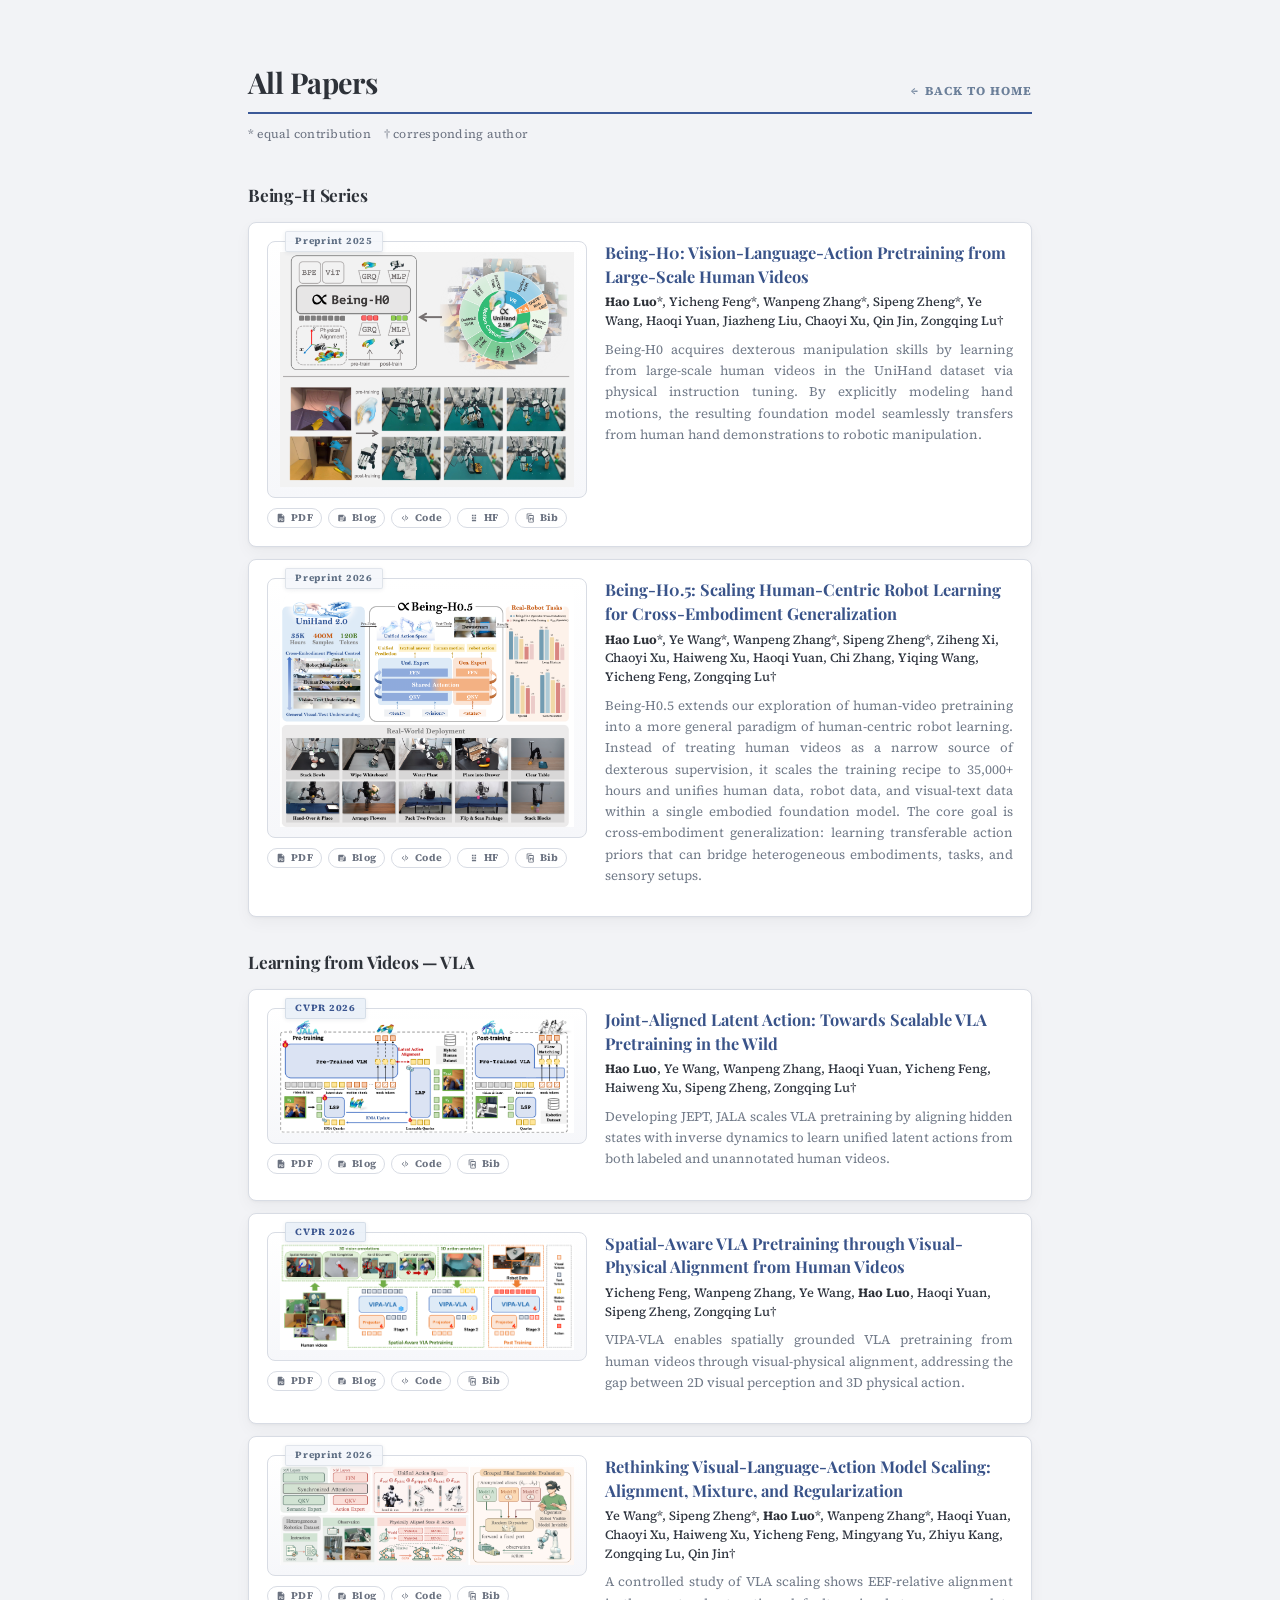
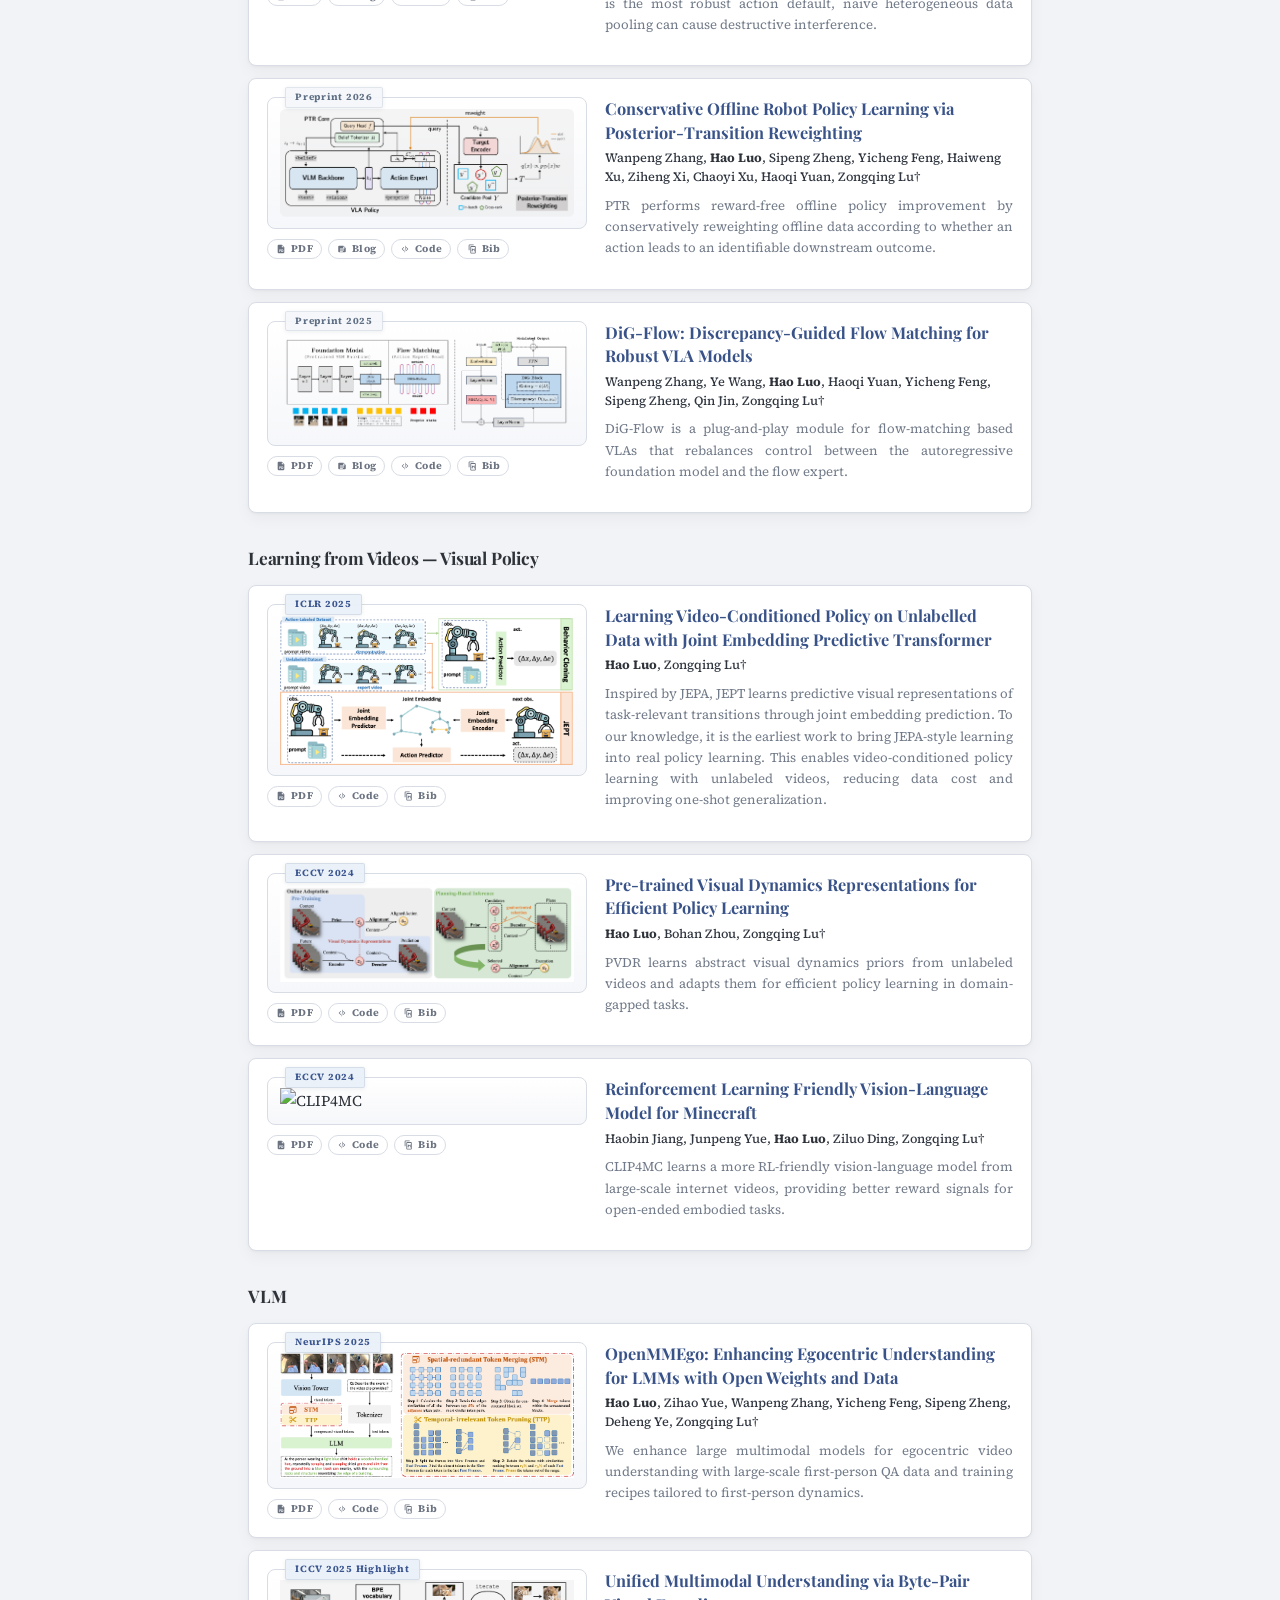
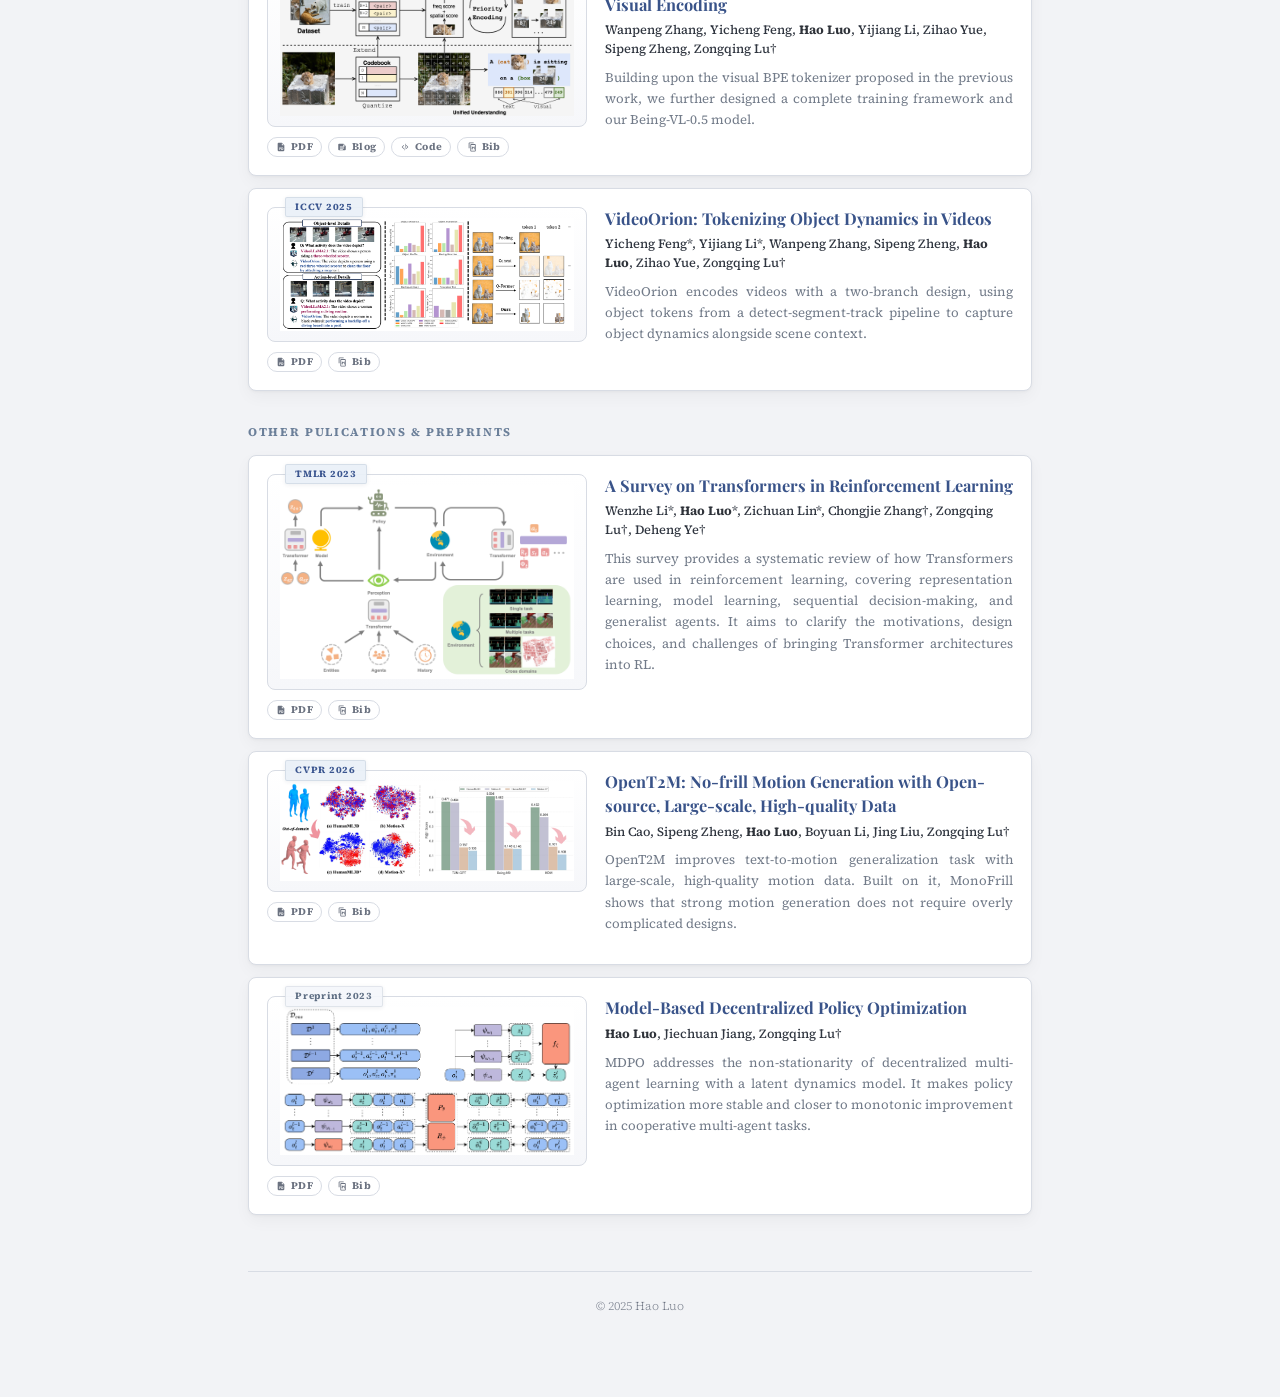
==== commit 9b8d4522: "Update publication links and authorship" ====
--- a/all-works.html
+++ b/all-works.html
@@ -125,7 +125,7 @@
             </div>
             <div class="paper-card-body">
               <p class="work-title">Rethinking Visual-Language-Action Model Scaling: Alignment, Mixture, and Regularization</p>
-              <p class="work-authors">Ye Wang*, Sipeng Zheng*, <strong class="me">Hao Luo</strong>*, Wanpeng Zhang*, Haoqi Yuan, Chaoyi Xu, Haiweng Xu, Yicheng Feng, Mingyang Yu, Zhiyu Kang, Zongqing Lu&dagger;, Qin Jin</p>
+              <p class="work-authors">Ye Wang*, Sipeng Zheng*, <strong class="me">Hao Luo</strong>*, Wanpeng Zhang*, Haoqi Yuan, Chaoyi Xu, Haiweng Xu, Yicheng Feng, Mingyang Yu, Zhiyu Kang, Zongqing Lu, Qin Jin&dagger;</p>
               <div class="work-desc">
                 A controlled study of VLA scaling shows EEF-relative alignment is the most robust action default, naive heterogeneous data pooling can cause destructive interference.
               </div>
@@ -182,6 +182,7 @@
               <img class="paper-card-thumb" src="assets/figs/JEPT.png" alt="JEPT">
               <div class="paper-resource-row">
                 <a class="paper-resource" href="https://openreview.net/pdf?id=t4uX2h0tPU" target="_blank" rel="noreferrer">PDF</a>
+                <a class="paper-resource" href="https://github.com/Lightet/JEPT_pub" target="_blank" rel="noreferrer">Code</a>
                 <button class="paper-resource paper-resource--copy" type="button" data-bibtex-file="assets/bibtex/jept.bib">Bib</button>
               </div>
             </div>
@@ -199,6 +200,7 @@
               <img class="paper-card-thumb" src="assets/figs/PVDR.png" alt="PVDR">
               <div class="paper-resource-row">
                 <a class="paper-resource" href="https://arxiv.org/pdf/2411.03169" target="_blank" rel="noreferrer">PDF</a>
+                <a class="paper-resource" href="https://github.com/Lightet/PVDR_pub" target="_blank" rel="noreferrer">Code</a>
                 <button class="paper-resource paper-resource--copy" type="button" data-bibtex-file="assets/bibtex/pvdr.bib">Bib</button>
               </div>
             </div>
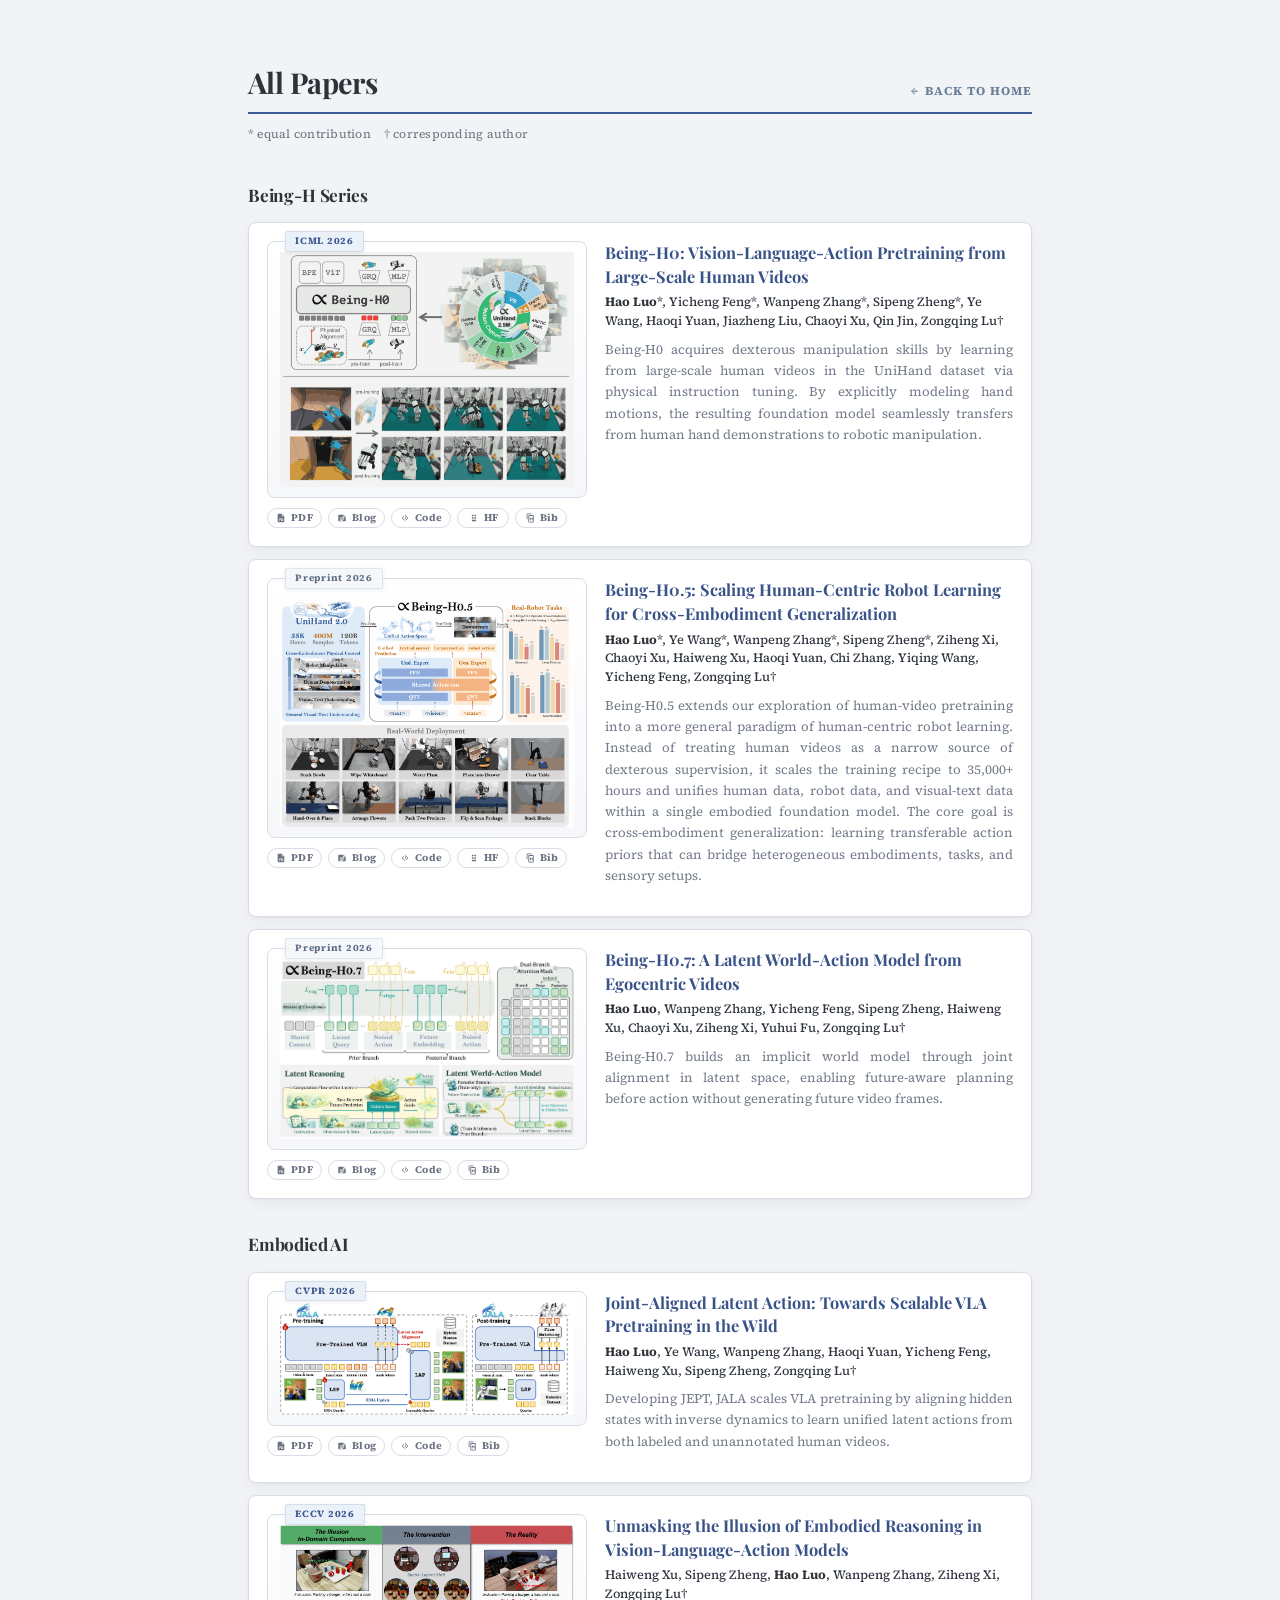
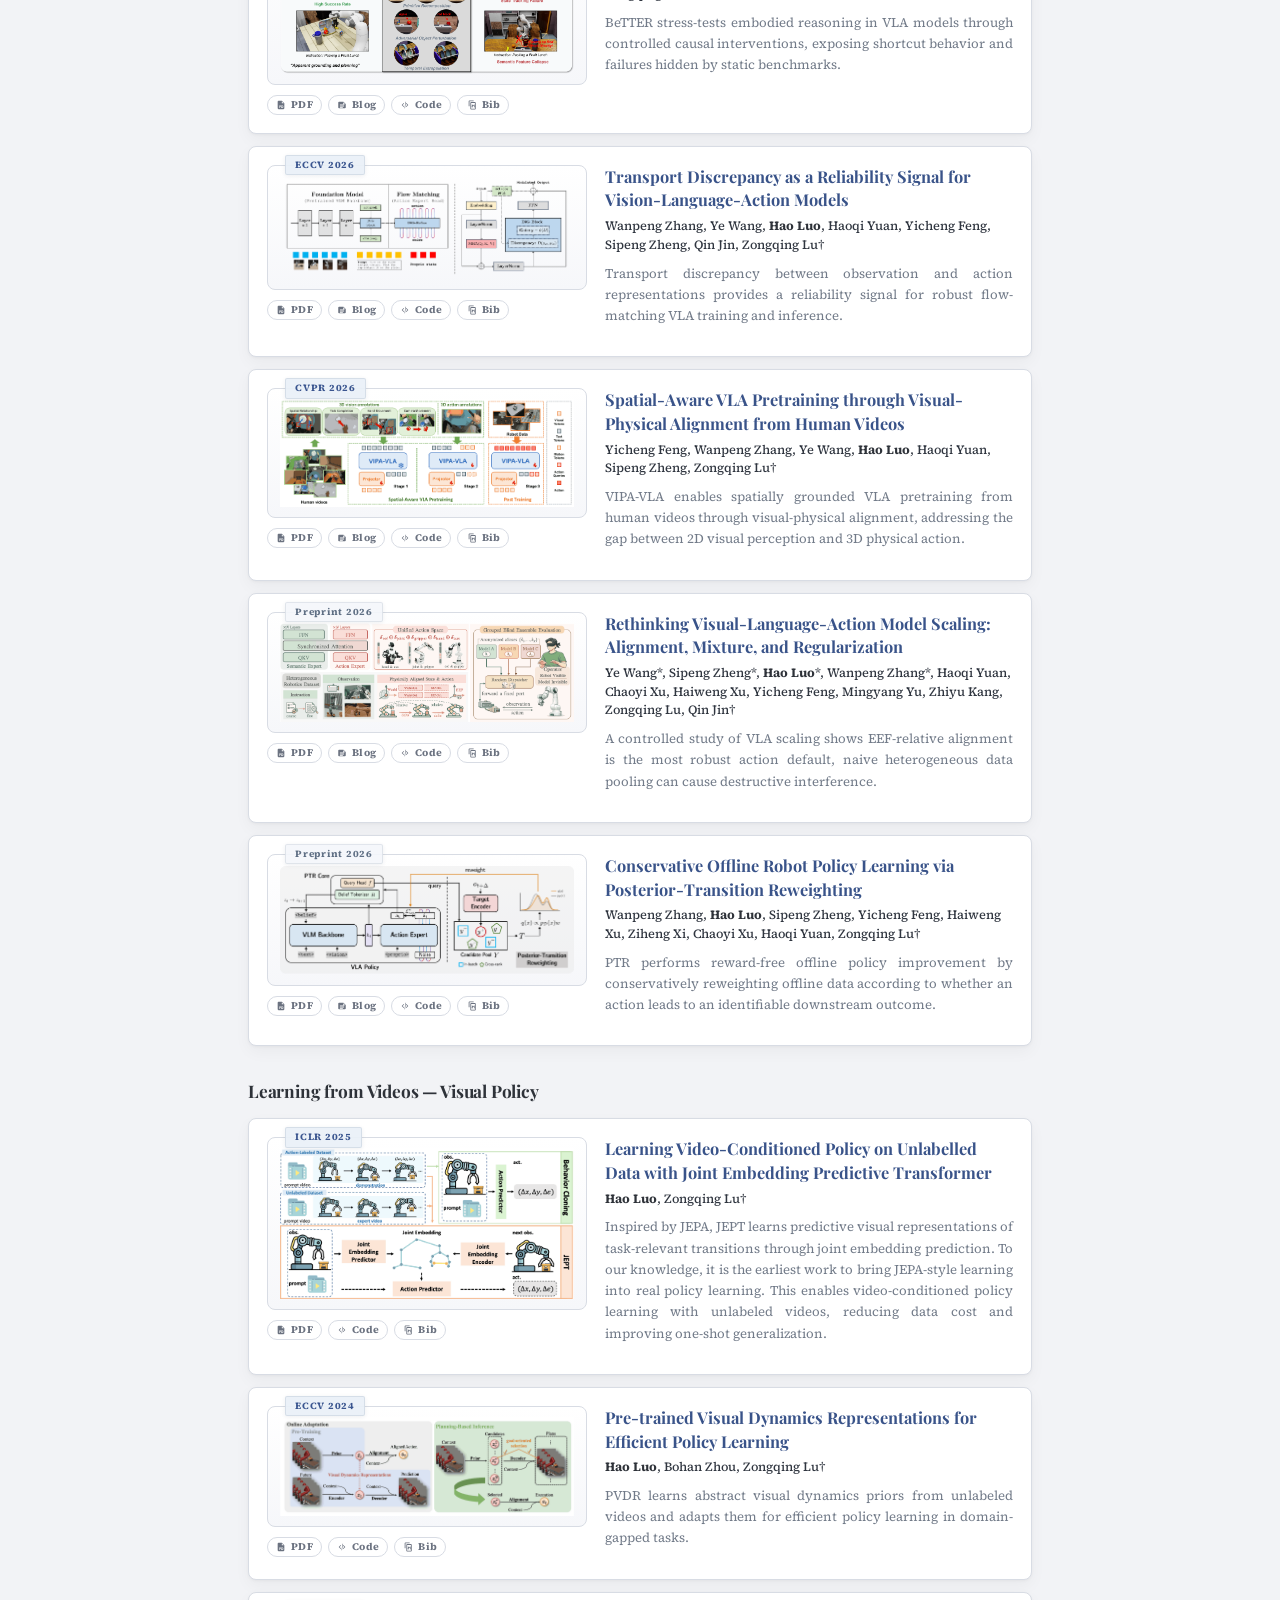
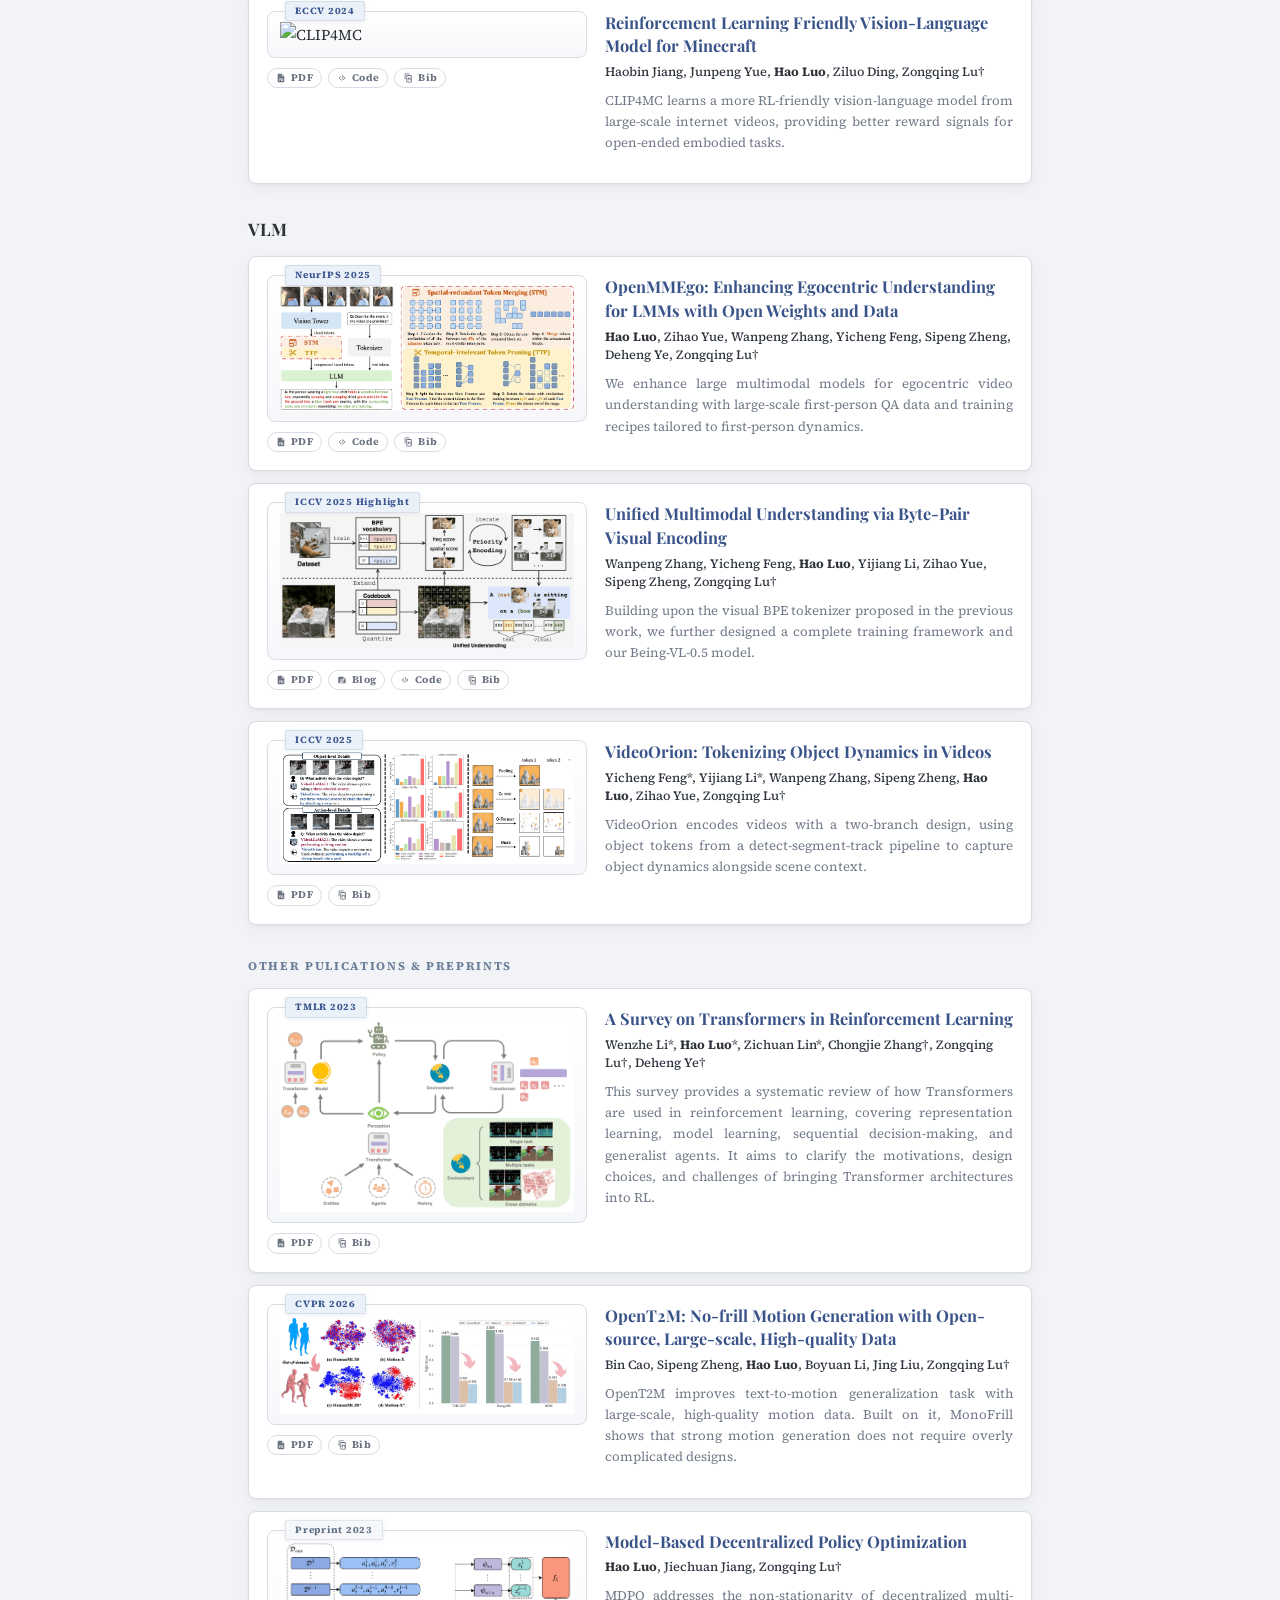
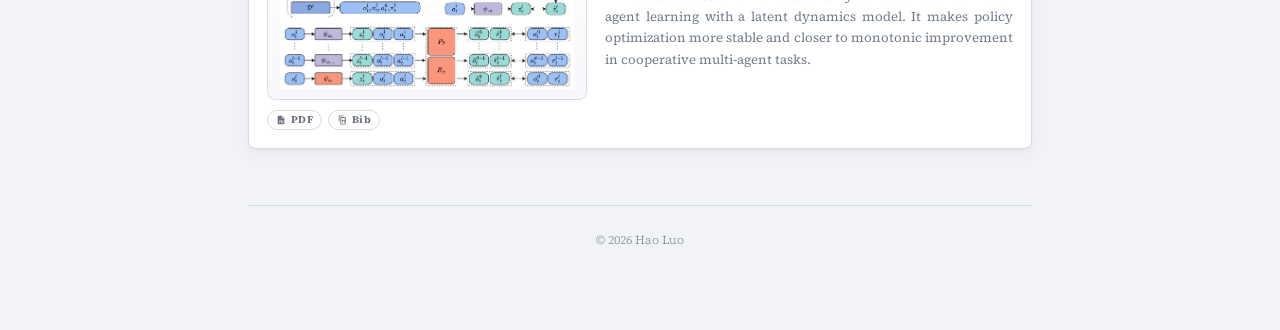
==== commit 52a11295: "Sync portfolio and resume updates" ====
--- a/all-works.html
+++ b/all-works.html
@@ -30,7 +30,7 @@
       <div class="paper-stack">
         <article class="paper-card">
           <div class="paper-card-media">
-              <span class="pub-venue">Preprint 2025</span>
+              <span class="pub-venue highlight">ICML 2026</span>
             <img class="paper-card-thumb" src="assets/figs/Being-H0.png" alt="Being-H0">
             <div class="paper-resource-row">
               <a class="paper-resource" href="https://arxiv.org/pdf/2507.15597" target="_blank" rel="noreferrer">PDF</a>
@@ -68,11 +68,30 @@
             </div>
           </div>
         </article>
+        <article class="paper-card">
+          <div class="paper-card-media">
+            <span class="pub-venue">Preprint 2026</span>
+            <img class="paper-card-thumb" src="assets/figs/Being-H0_7.png?v=20260620" alt="Being-H0.7 latent world-action model">
+            <div class="paper-resource-row">
+              <a class="paper-resource" href="https://arxiv.org/pdf/2605.00078" target="_blank" rel="noreferrer">PDF</a>
+              <a class="paper-resource" href="https://research.beingbeyond.com/being-h07" target="_blank" rel="noreferrer">Blog</a>
+              <a class="paper-resource" href="https://github.com/BeingBeyond/Being-H" target="_blank" rel="noreferrer">Code</a>
+              <button class="paper-resource paper-resource--copy" type="button" data-bibtex-file="assets/bibtex/being-h0-7.bib">Bib</button>
+            </div>
+          </div>
+          <div class="paper-card-body">
+            <p class="work-title">Being-H0.7: A Latent World-Action Model from Egocentric Videos</p>
+            <p class="work-authors"><strong class="me">Hao Luo</strong>, Wanpeng Zhang, Yicheng Feng, Sipeng Zheng, Haiweng Xu, Chaoyi Xu, Ziheng Xi, Yuhui Fu, Zongqing Lu&dagger;</p>
+            <div class="work-desc">
+              Being-H0.7 builds an implicit world model through joint alignment in latent space, enabling future-aware planning before action without generating future video frames.
+            </div>
+          </div>
+        </article>
       </div>
     </div>
 
     <div class="works-theme">
-      <p class="works-theme-label">Learning from Videos &mdash; VLA</p>
+      <p class="works-theme-label">Embodied AI</p>
       <div class="paper-stack">
           <article class="paper-card">
             <div class="paper-card-media">
@@ -95,6 +114,44 @@
           </article>
           <article class="paper-card">
             <div class="paper-card-media">
+              <span class="pub-venue highlight">ECCV 2026</span>
+              <img class="paper-card-thumb" src="assets/figs/better.png" alt="BeTTER benchmark interventions">
+              <div class="paper-resource-row">
+                <a class="paper-resource" href="https://arxiv.org/pdf/2604.18000" target="_blank" rel="noreferrer">PDF</a>
+                <a class="paper-resource" href="https://research.beingbeyond.com/better" target="_blank" rel="noreferrer">Blog</a>
+                <a class="paper-resource" href="https://github.com/BeingBeyond/BeTTER" target="_blank" rel="noreferrer">Code</a>
+                <button class="paper-resource paper-resource--copy" type="button" data-bibtex-file="assets/bibtex/better.bib">Bib</button>
+              </div>
+            </div>
+            <div class="paper-card-body">
+              <p class="work-title">Unmasking the Illusion of Embodied Reasoning in Vision-Language-Action Models</p>
+              <p class="work-authors">Haiweng Xu, Sipeng Zheng, <strong class="me">Hao Luo</strong>, Wanpeng Zhang, Ziheng Xi, Zongqing Lu&dagger;</p>
+              <div class="work-desc">
+                BeTTER stress-tests embodied reasoning in VLA models through controlled causal interventions, exposing shortcut behavior and failures hidden by static benchmarks.
+              </div>
+            </div>
+          </article>
+          <article class="paper-card">
+            <div class="paper-card-media">
+              <span class="pub-venue highlight">ECCV 2026</span>
+              <img class="paper-card-thumb" src="assets/figs/DIG-FLOW.png" alt="Transport Discrepancy">
+              <div class="paper-resource-row">
+                <a class="paper-resource" href="https://arxiv.org/pdf/2512.01715" target="_blank" rel="noreferrer">PDF</a>
+                <a class="paper-resource" href="https://research.beingbeyond.com/dig-flow" target="_blank" rel="noreferrer">Blog</a>
+                <a class="paper-resource" href="https://github.com/BeingBeyond/DiG-Flow" target="_blank" rel="noreferrer">Code</a>
+                <button class="paper-resource paper-resource--copy" type="button" data-bibtex-file="assets/bibtex/dig-flow.bib">Bib</button>
+              </div>
+            </div>
+            <div class="paper-card-body">
+              <p class="work-title">Transport Discrepancy as a Reliability Signal for Vision-Language-Action Models</p>
+              <p class="work-authors">Wanpeng Zhang, Ye Wang, <strong class="me">Hao Luo</strong>, Haoqi Yuan, Yicheng Feng, Sipeng Zheng, Qin Jin, Zongqing Lu&dagger;</p>
+              <div class="work-desc">
+                Transport discrepancy between observation and action representations provides a reliability signal for robust flow-matching VLA training and inference.
+              </div>
+            </div>
+          </article>
+          <article class="paper-card">
+            <div class="paper-card-media">
               <span class="pub-venue highlight">CVPR 2026</span>
               <img class="paper-card-thumb" src="assets/figs/VIPA.png" alt="Spatial-Aware VLA">
               <div class="paper-resource-row">
@@ -150,26 +207,6 @@
             </div>
           </div>
         </article>
-          <article class="paper-card">
-            <div class="paper-card-media">
-              <span class="pub-venue">Preprint 2025</span>
-              <img class="paper-card-thumb" src="assets/figs/DIG-FLOW.png" alt="DiG-Flow">
-              <div class="paper-resource-row">
-                <a class="paper-resource" href="https://arxiv.org/pdf/2512.01715" target="_blank" rel="noreferrer">PDF</a>
-                <a class="paper-resource" href="https://research.beingbeyond.com/dig-flow" target="_blank" rel="noreferrer">Blog</a>
-                <a class="paper-resource" href="https://github.com/BeingBeyond/DiG-Flow" target="_blank" rel="noreferrer">Code</a>
-                <button class="paper-resource paper-resource--copy" type="button" data-bibtex-file="assets/bibtex/dig-flow.bib">Bib</button>
-              </div>
-            </div>
-            <div class="paper-card-body">
-              <p class="work-title">DiG-Flow: Discrepancy-Guided Flow Matching for Robust VLA Models</p>
-              <p class="work-authors">Wanpeng Zhang, Ye Wang, <strong class="me">Hao Luo</strong>, Haoqi Yuan, Yicheng Feng, Sipeng Zheng, Qin Jin, Zongqing Lu&dagger;</p>
-              <div class="work-desc">
-                DiG-Flow is a plug-and-play module for flow-matching based VLAs that rebalances control between the autoregressive foundation model and the flow expert.
-              </div>
-            </div>
-          </article>
-          
       </div>
     </div>
 
@@ -354,7 +391,7 @@
     </div>
   </section>
 
-  <footer class="footer">&copy; 2025 Hao Luo</footer>
+  <footer class="footer">&copy; 2026 Hao Luo</footer>
 
 </div>
 </body>
--- a/assets/style.css
+++ b/assets/style.css
@@ -349,7 +349,8 @@
 }
 
 .hero-papers {
-  display: flex;
+  display: grid;
+  grid-template-columns: repeat(2, minmax(0, 1fr));
   gap: 10px;
 }
 
@@ -361,7 +362,6 @@
   border-radius: 10px;
   text-decoration: none;
   color: #fff;
-  flex: 1;
   overflow: hidden;
   transition: background .25s, transform .25s;
 }
@@ -376,7 +376,27 @@
   width: 100%;
   height: auto;
   display: block;
+  object-fit: contain;
   background: rgba(255,255,255,.08);
+}
+
+.hero-paper-img--placeholder {
+  aspect-ratio: 1.25;
+  display: flex;
+  align-items: center;
+  justify-content: center;
+  background:
+    radial-gradient(circle at 28% 22%, rgba(255,255,255,.12), transparent 42%),
+    rgba(255,255,255,.06);
+}
+
+.hero-paper-img--placeholder::after {
+  content: attr(data-label);
+  font-family: 'Playfair Display', Georgia, serif;
+  font-size: 1.1rem;
+  font-weight: 700;
+  letter-spacing: .02em;
+  color: rgba(255,255,255,.68);
 }
 
 .hero-paper-body {
@@ -417,6 +437,17 @@
   opacity: .74;
   white-space: nowrap;
   text-align: right;
+}
+
+.hero-paper-continuation {
+  display: grid;
+  place-items: center;
+  min-height: 100%;
+  color: rgba(255,255,255,.46);
+  font-family: 'Playfair Display', Georgia, serif;
+  font-size: .88rem;
+  font-style: italic;
+  letter-spacing: .035em;
 }
 
 /* ===== Selected Works ===== */
@@ -839,6 +870,7 @@
 }
 
 .hero-paper .paper-resource-row {
+  margin-top: auto;
   padding: 0 11px 10px;
 }
 
@@ -1137,7 +1169,12 @@
   }
   .hero-summary-block { margin-bottom: 12px; }
   .hero-summary { max-width: none; }
-  .hero-papers { flex-direction: column; }
+  .hero-papers {
+    grid-template-columns: 1fr;
+  }
+  .hero-paper-continuation {
+    min-height: 88px;
+  }
 
   .works-theme + .works-theme,
   .works-theme--minor,
